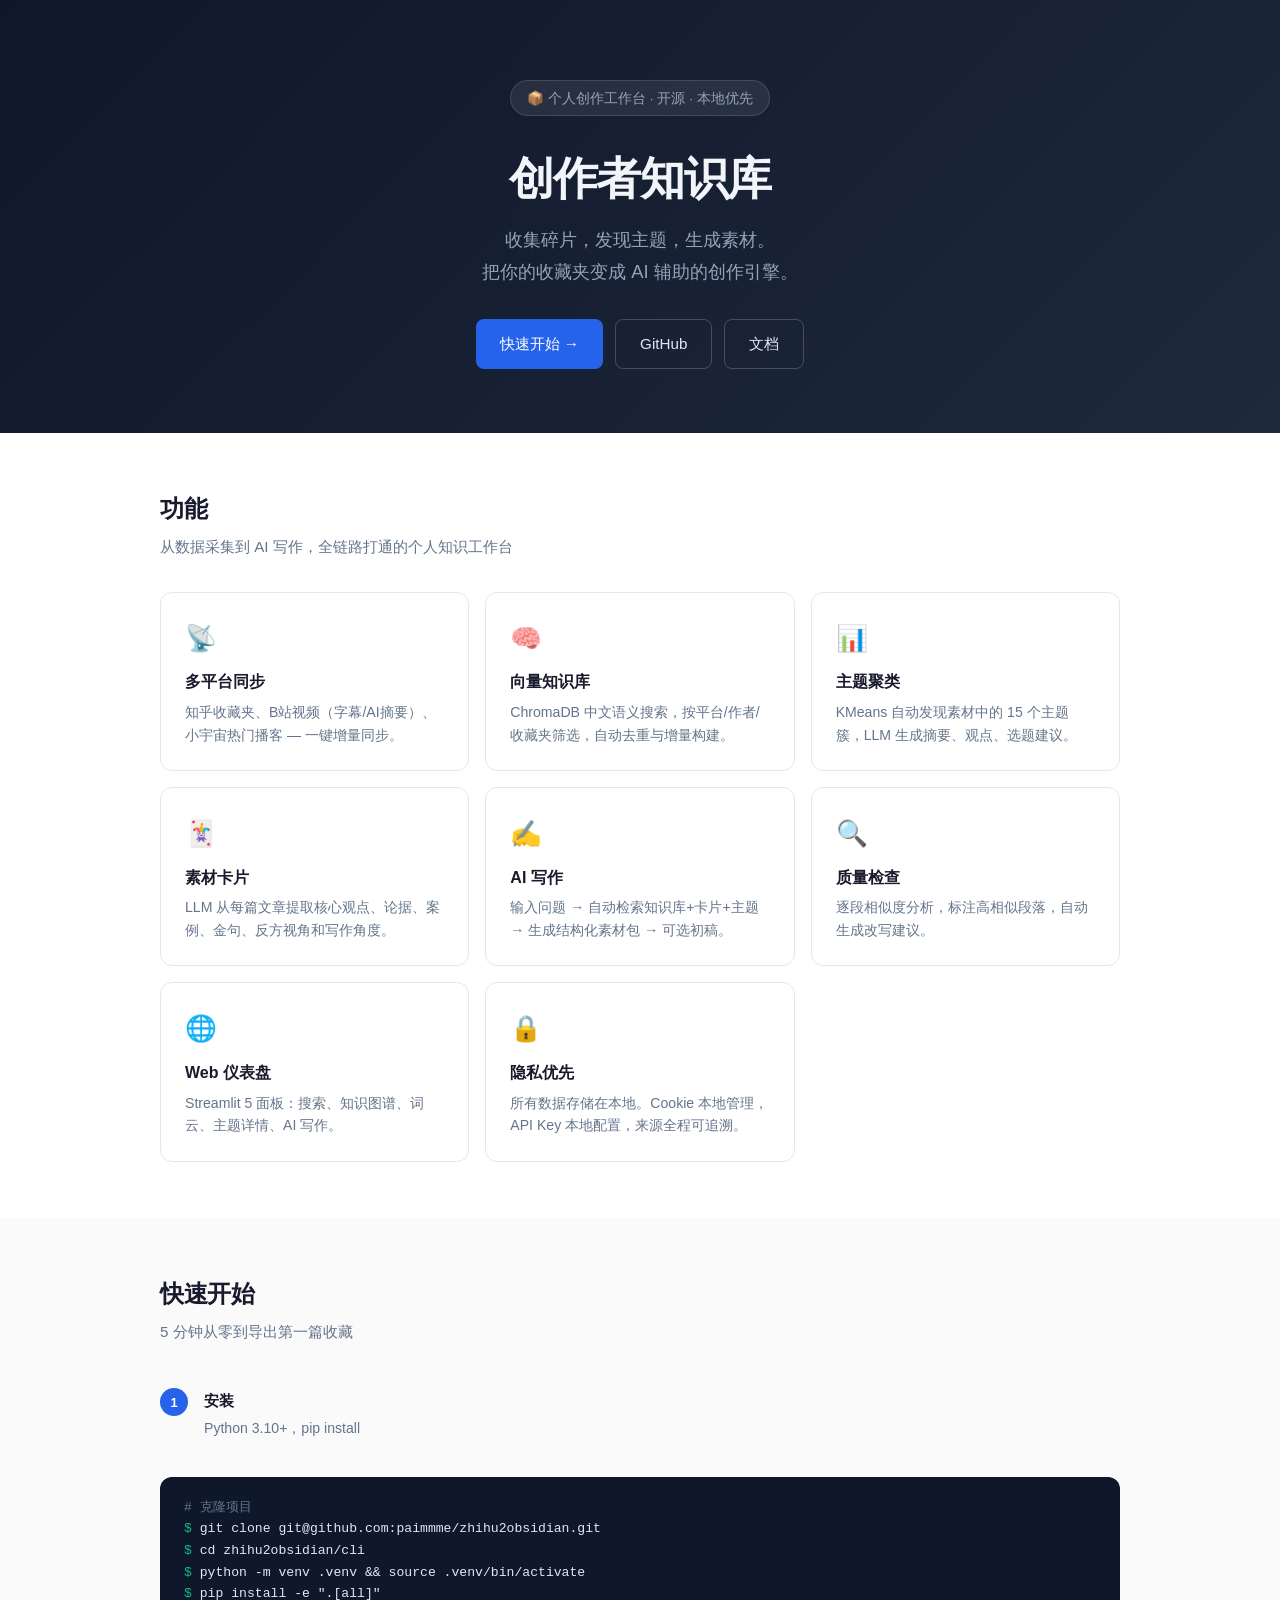
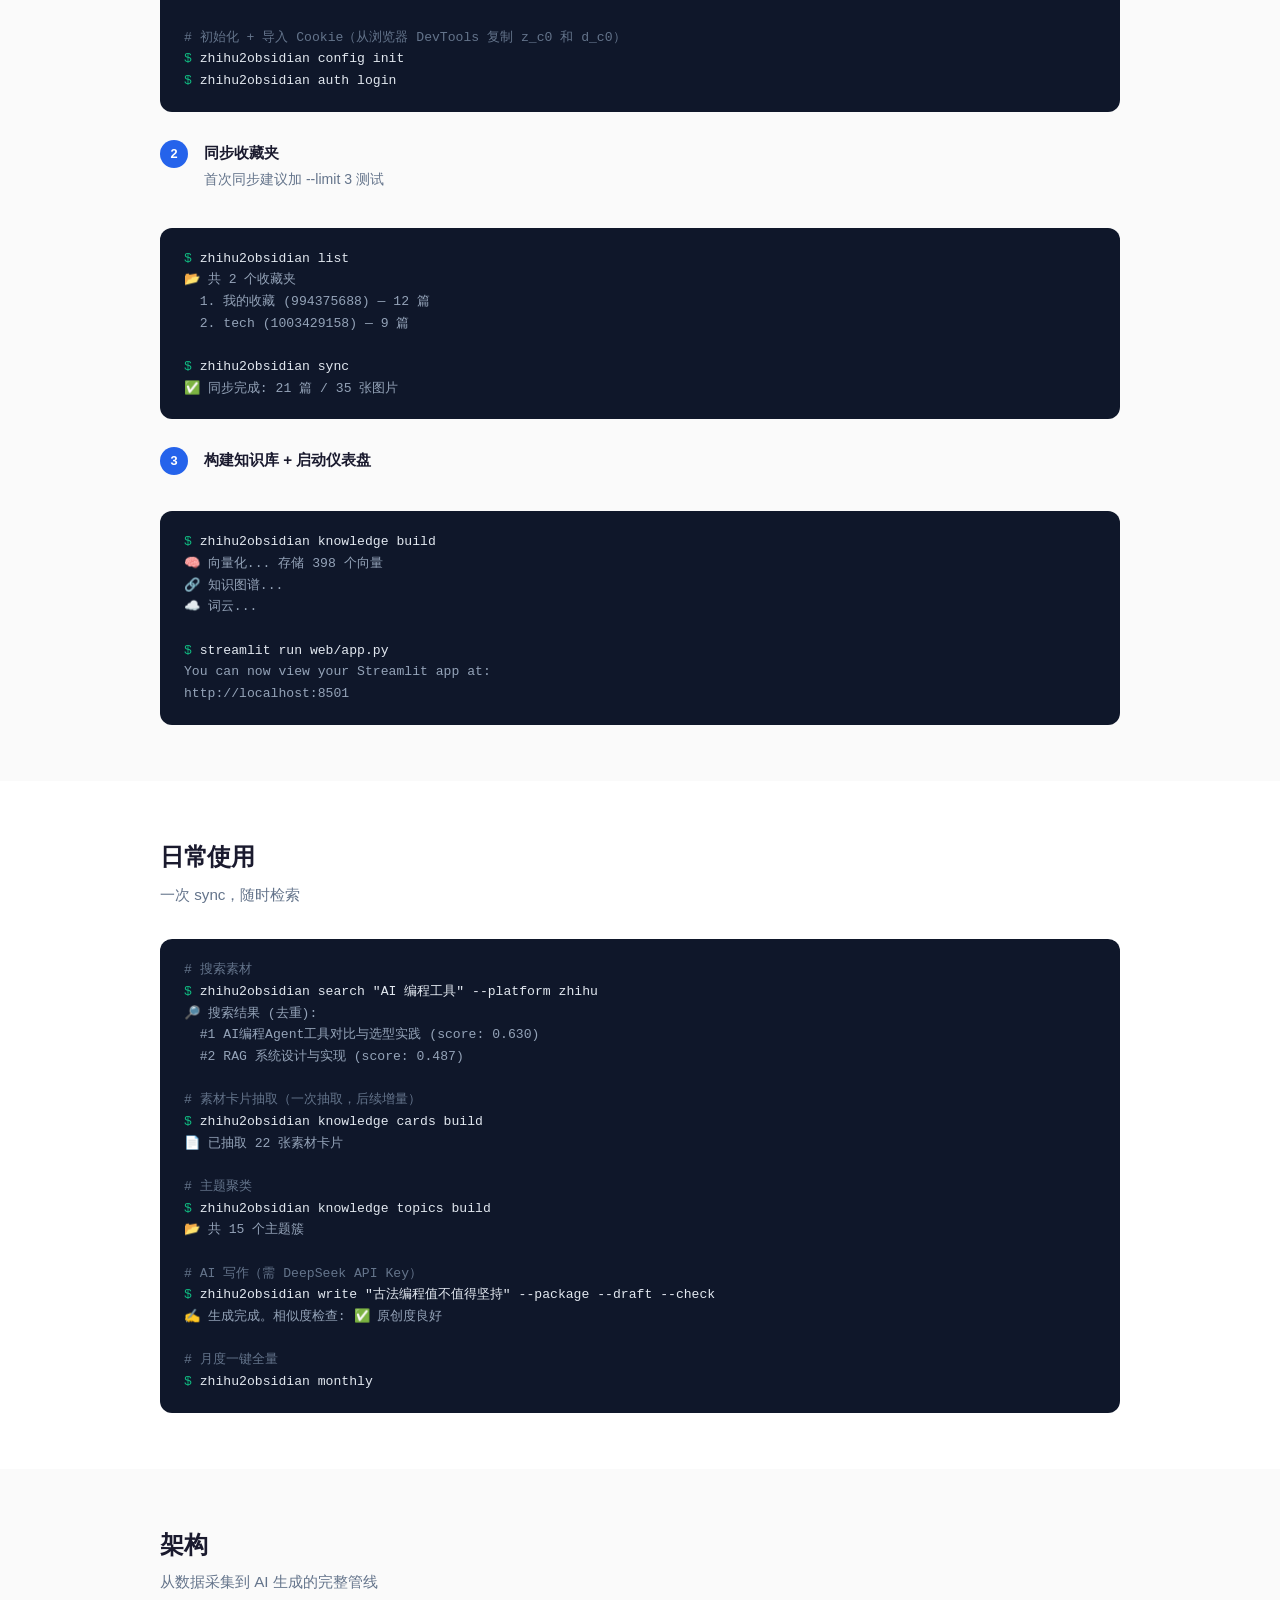
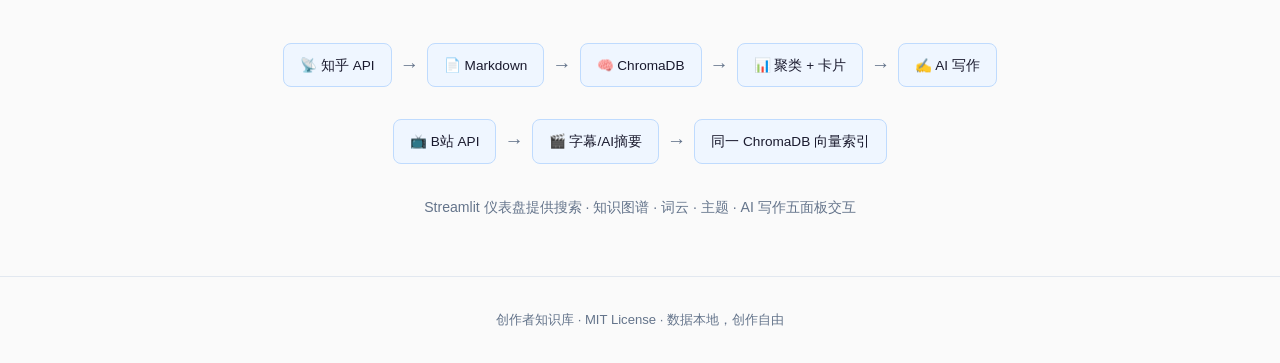
==== index.html @ aee7e7b0 "docs: landing page Clean single-file HTML landing page with hero, features, quick start, CLI demo, a" ====
<!DOCTYPE html>
<html lang="zh-CN">
<head>
<meta charset="UTF-8">
<meta name="viewport" content="width=device-width, initial-scale=1.0">
<title>创作者知识库 · Creator Knowledge Base</title>
<meta name="description" content="把你的收藏夹变成创作引擎。自动同步知乎/B站收藏 → 向量知识库 → 主题聚类 → AI 写作助手。">
<style>
:root {
  --bg: #fafafa;
  --surface: #fff;
  --text: #1a1a2e;
  --muted: #64748b;
  --accent: #2563eb;
  --accent-light: #eff6ff;
  --border: #e2e8f0;
  --code-bg: #0f172a;
  --code-text: #e2e8f0;
  --radius: 12px;
  --max-w: 960px;
  font-family: -apple-system, BlinkMacSystemFont, "Segoe UI", Roboto, "Noto Sans SC", "PingFang SC", "Microsoft YaHei", sans-serif;
}
*, *::before, *::after { box-sizing: border-box; margin: 0; padding: 0; }
html { scroll-behavior: smooth; }
body { background: var(--bg); color: var(--text); line-height: 1.7; -webkit-font-smoothing: antialiased; }

/* ── Hero ── */
.hero {
  background: linear-gradient(135deg, #0f172a 0%, #1e293b 100%);
  color: #f1f5f9;
  padding: 5rem 1.5rem 4rem;
  text-align: center;
}
.hero h1 {
  font-size: 2.8rem;
  font-weight: 700;
  letter-spacing: -0.03em;
  margin-bottom: .5rem;
}
.hero .sub { font-size: 1.15rem; color: #94a3b8; max-width: 600px; margin: 0 auto 2rem; }
.hero .tagline {
  display: inline-block;
  background: rgba(255,255,255,.08);
  border: 1px solid rgba(255,255,255,.12);
  border-radius: 100px;
  padding: .35rem 1rem;
  font-size: .85rem;
  color: #94a3b8;
  margin-bottom: 1.5rem;
}
.hero-btns { display: flex; gap: .75rem; justify-content: center; flex-wrap: wrap; }
.hero-btns a {
  display: inline-flex; align-items: center; gap: .4rem;
  padding: .7rem 1.5rem;
  border-radius: 8px;
  font-size: .95rem;
  font-weight: 500;
  text-decoration: none;
  transition: all .15s;
}
.btn-primary { background: var(--accent); color: #fff; }
.btn-primary:hover { background: #1d4ed8; }
.btn-ghost { border: 1px solid rgba(255,255,255,.2); color: #e2e8f0; }
.btn-ghost:hover { background: rgba(255,255,255,.06); }

/* ── Sections ── */
section { padding: 3.5rem 1.5rem; }
section:nth-child(even) { background: var(--surface); }
.container { max-width: var(--max-w); margin: 0 auto; }
.section-title {
  font-size: 1.5rem;
  font-weight: 700;
  letter-spacing: -0.02em;
  margin-bottom: .25rem;
}
.section-desc { color: var(--muted); margin-bottom: 2rem; font-size: .95rem; }

/* ── Feature Grid ── */
.feature-grid {
  display: grid;
  grid-template-columns: repeat(auto-fill, minmax(260px, 1fr));
  gap: 1rem;
}
.feature-card {
  background: var(--surface);
  border: 1px solid var(--border);
  border-radius: var(--radius);
  padding: 1.5rem;
  transition: border-color .15s, box-shadow .15s;
}
.feature-card:hover { border-color: var(--accent); box-shadow: 0 4px 20px rgba(37,99,235,.08); }
.feature-card .icon { font-size: 1.6rem; margin-bottom: .5rem; }
.feature-card h3 { font-size: 1rem; font-weight: 600; margin-bottom: .35rem; }
.feature-card p { font-size: .88rem; color: var(--muted); line-height: 1.6; }

/* ── Architecture ── */
.arch-flow {
  display: flex; align-items: center; justify-content: center;
  gap: .5rem; flex-wrap: wrap;
  padding: 1rem 0 .5rem;
}
.arch-node {
  background: var(--accent-light);
  border: 1px solid #bfdbfe;
  border-radius: 8px;
  padding: .6rem 1rem;
  font-size: .85rem;
  font-weight: 500;
  white-space: nowrap;
}
.arch-arrow { color: var(--muted); font-size: 1.2rem; user-select: none; }

/* ── Terminal ── */
.terminal {
  background: var(--code-bg);
  border-radius: var(--radius);
  padding: 1.25rem 1.5rem;
  font-family: "JetBrains Mono", "Fira Code", "SF Mono", Menlo, Consolas, monospace;
  font-size: .82rem;
  line-height: 1.65;
  color: var(--code-text);
  overflow-x: auto;
}
.terminal .prompt { color: #10b981; }
.terminal .cmt { color: #64748b; }
.terminal .out { color: #94a3b8; }

/* ── Steps ── */
.steps { counter-reset: step; }
.step {
  display: flex; gap: 1rem; padding: .75rem 0;
  counter-increment: step;
}
.step-num {
  flex-shrink: 0;
  width: 28px; height: 28px;
  border-radius: 50%;
  background: var(--accent);
  color: #fff;
  font-size: .8rem;
  font-weight: 600;
  display: flex; align-items: center; justify-content: center;
}
.step-content { min-width: 0; }
.step-content h3 { font-size: .95rem; font-weight: 600; margin-bottom: .15rem; }
.step-content p { font-size: .88rem; color: var(--muted); }

/* ── CLI demo ── */
.cli-demo { margin-top: 1.5rem; }

/* ── Footer ── */
footer {
  text-align: center;
  padding: 2rem 1.5rem;
  font-size: .82rem;
  color: var(--muted);
  border-top: 1px solid var(--border);
}

/* ── Responsive ── */
@media (max-width: 640px) {
  .hero h1 { font-size: 2rem; }
  .feature-grid { grid-template-columns: 1fr; }
  .arch-flow { flex-direction: column; }
  .arch-arrow { transform: rotate(90deg); }
}
</style>
</head>
<body>

<header class="hero">
  <div class="tagline">📦 个人创作工作台 · 开源 · 本地优先</div>
  <h1>创作者知识库</h1>
  <p class="sub">收集碎片，发现主题，生成素材。<br>把你的收藏夹变成 AI 辅助的创作引擎。</p>
  <div class="hero-btns">
    <a href="#quickstart" class="btn-primary">快速开始 →</a>
    <a href="https://github.com/paimmme/zhihu2obsidian" class="btn-ghost">GitHub</a>
    <a href="README.md" class="btn-ghost">文档</a>
  </div>
</header>

<section>
  <div class="container">
    <h2 class="section-title">功能</h2>
    <p class="section-desc">从数据采集到 AI 写作，全链路打通的个人知识工作台</p>
    <div class="feature-grid">
      <div class="feature-card">
        <div class="icon">📡</div>
        <h3>多平台同步</h3>
        <p>知乎收藏夹、B站视频（字幕/AI摘要）、小宇宙热门播客 — 一键增量同步。</p>
      </div>
      <div class="feature-card">
        <div class="icon">🧠</div>
        <h3>向量知识库</h3>
        <p>ChromaDB 中文语义搜索，按平台/作者/收藏夹筛选，自动去重与增量构建。</p>
      </div>
      <div class="feature-card">
        <div class="icon">📊</div>
        <h3>主题聚类</h3>
        <p>KMeans 自动发现素材中的 15 个主题簇，LLM 生成摘要、观点、选题建议。</p>
      </div>
      <div class="feature-card">
        <div class="icon">🃏</div>
        <h3>素材卡片</h3>
        <p>LLM 从每篇文章提取核心观点、论据、案例、金句、反方视角和写作角度。</p>
      </div>
      <div class="feature-card">
        <div class="icon">✍️</div>
        <h3>AI 写作</h3>
        <p>输入问题 → 自动检索知识库+卡片+主题 → 生成结构化素材包 → 可选初稿。</p>
      </div>
      <div class="feature-card">
        <div class="icon">🔍</div>
        <h3>质量检查</h3>
        <p>逐段相似度分析，标注高相似段落，自动生成改写建议。</p>
      </div>
      <div class="feature-card">
        <div class="icon">🌐</div>
        <h3>Web 仪表盘</h3>
        <p>Streamlit 5 面板：搜索、知识图谱、词云、主题详情、AI 写作。</p>
      </div>
      <div class="feature-card">
        <div class="icon">🔒</div>
        <h3>隐私优先</h3>
        <p>所有数据存储在本地。Cookie 本地管理，API Key 本地配置，来源全程可追溯。</p>
      </div>
    </div>
  </div>
</section>

<section id="quickstart">
  <div class="container">
    <h2 class="section-title">快速开始</h2>
    <p class="section-desc">5 分钟从零到导出第一篇收藏</p>
    <div class="steps">
      <div class="step">
        <div class="step-num">1</div>
        <div class="step-content">
          <h3>安装</h3>
          <p>Python 3.10+，pip install</p>
        </div>
      </div>
    </div>
    <div class="terminal cli-demo">
      <span class="cmt"># 克隆项目</span><br>
      <span class="prompt">$</span> git clone git@github.com:paimmme/zhihu2obsidian.git<br>
      <span class="prompt">$</span> cd zhihu2obsidian/cli<br>
      <span class="prompt">$</span> python -m venv .venv && source .venv/bin/activate<br>
      <span class="prompt">$</span> pip install -e ".[all]"<br><br>
      <span class="cmt"># 初始化 + 导入 Cookie（从浏览器 DevTools 复制 z_c0 和 d_c0）</span><br>
      <span class="prompt">$</span> zhihu2obsidian config init<br>
      <span class="prompt">$</span> zhihu2obsidian auth login<br>
    </div>
    <div class="steps" style="margin-top:1rem">
      <div class="step">
        <div class="step-num">2</div>
        <div class="step-content">
          <h3>同步收藏夹</h3>
          <p>首次同步建议加 --limit 3 测试</p>
        </div>
      </div>
    </div>
    <div class="terminal cli-demo">
      <span class="prompt">$</span> zhihu2obsidian list<br>
      <span class="out">📂 共 2 个收藏夹<br>
&nbsp;&nbsp;1. 我的收藏 (994375688) — 12 篇<br>
&nbsp;&nbsp;2. tech (1003429158) — 9 篇</span><br><br>
      <span class="prompt">$</span> zhihu2obsidian sync<br>
      <span class="out">✅ 同步完成: 21 篇 / 35 张图片</span><br>
    </div>
    <div class="steps" style="margin-top:1rem">
      <div class="step">
        <div class="step-num">3</div>
        <div class="step-content">
          <h3>构建知识库 + 启动仪表盘</h3>
        </div>
      </div>
    </div>
    <div class="terminal cli-demo">
      <span class="prompt">$</span> zhihu2obsidian knowledge build<br>
      <span class="out">🧠 向量化... 存储 398 个向量<br>
🔗 知识图谱...<br>
☁️ 词云...</span><br><br>
      <span class="prompt">$</span> streamlit run web/app.py<br>
      <span class="out">  You can now view your Streamlit app at:<br>
  http://localhost:8501</span><br>
    </div>
  </div>
</section>

<section>
  <div class="container">
    <h2 class="section-title">日常使用</h2>
    <p class="section-desc">一次 sync，随时检索</p>
    <div class="terminal cli-demo">
      <span class="cmt"># 搜索素材</span><br>
      <span class="prompt">$</span> zhihu2obsidian search "AI 编程工具" --platform zhihu<br>
      <span class="out">🔎 搜索结果 (去重):<br>
&nbsp;&nbsp;#1  AI编程Agent工具对比与选型实践 (score: 0.630)<br>
&nbsp;&nbsp;#2  RAG 系统设计与实现 (score: 0.487)</span><br><br>
      <span class="cmt"># 素材卡片抽取（一次抽取，后续增量）</span><br>
      <span class="prompt">$</span> zhihu2obsidian knowledge cards build<br>
      <span class="out">📄 已抽取 22 张素材卡片</span><br><br>
      <span class="cmt"># 主题聚类</span><br>
      <span class="prompt">$</span> zhihu2obsidian knowledge topics build<br>
      <span class="out">📂 共 15 个主题簇</span><br><br>
      <span class="cmt"># AI 写作（需 DeepSeek API Key）</span><br>
      <span class="prompt">$</span> zhihu2obsidian write "古法编程值不值得坚持" --package --draft --check<br>
      <span class="out">✍️ 生成完成。相似度检查: ✅ 原创度良好</span><br><br>
      <span class="cmt"># 月度一键全量</span><br>
      <span class="prompt">$</span> zhihu2obsidian monthly<br>
    </div>
  </div>
</section>

<section>
  <div class="container">
    <h2 class="section-title">架构</h2>
    <p class="section-desc">从数据采集到 AI 生成的完整管线</p>
    <div class="arch-flow">
      <span class="arch-node">📡 知乎 API</span>
      <span class="arch-arrow">→</span>
      <span class="arch-node">📄 Markdown</span>
      <span class="arch-arrow">→</span>
      <span class="arch-node">🧠 ChromaDB</span>
      <span class="arch-arrow">→</span>
      <span class="arch-node">📊 聚类 + 卡片</span>
      <span class="arch-arrow">→</span>
      <span class="arch-node">✍️ AI 写作</span>
    </div>
    <div class="arch-flow" style="margin-top:.5rem">
      <span class="arch-node">📺 B站 API</span>
      <span class="arch-arrow">→</span>
      <span class="arch-node">🎬 字幕/AI摘要</span>
      <span class="arch-arrow">→</span>
      <span class="arch-node" colspan="3">同一 ChromaDB 向量索引</span>
    </div>
    <p style="text-align:center; color: var(--muted); font-size:.88rem; margin-top:1.5rem;">
      Streamlit 仪表盘提供搜索 · 知识图谱 · 词云 · 主题 · AI 写作五面板交互
    </p>
  </div>
</section>

<footer>
  <p>创作者知识库 · MIT License · 数据本地，创作自由</p>
</footer>

</body>
</html>
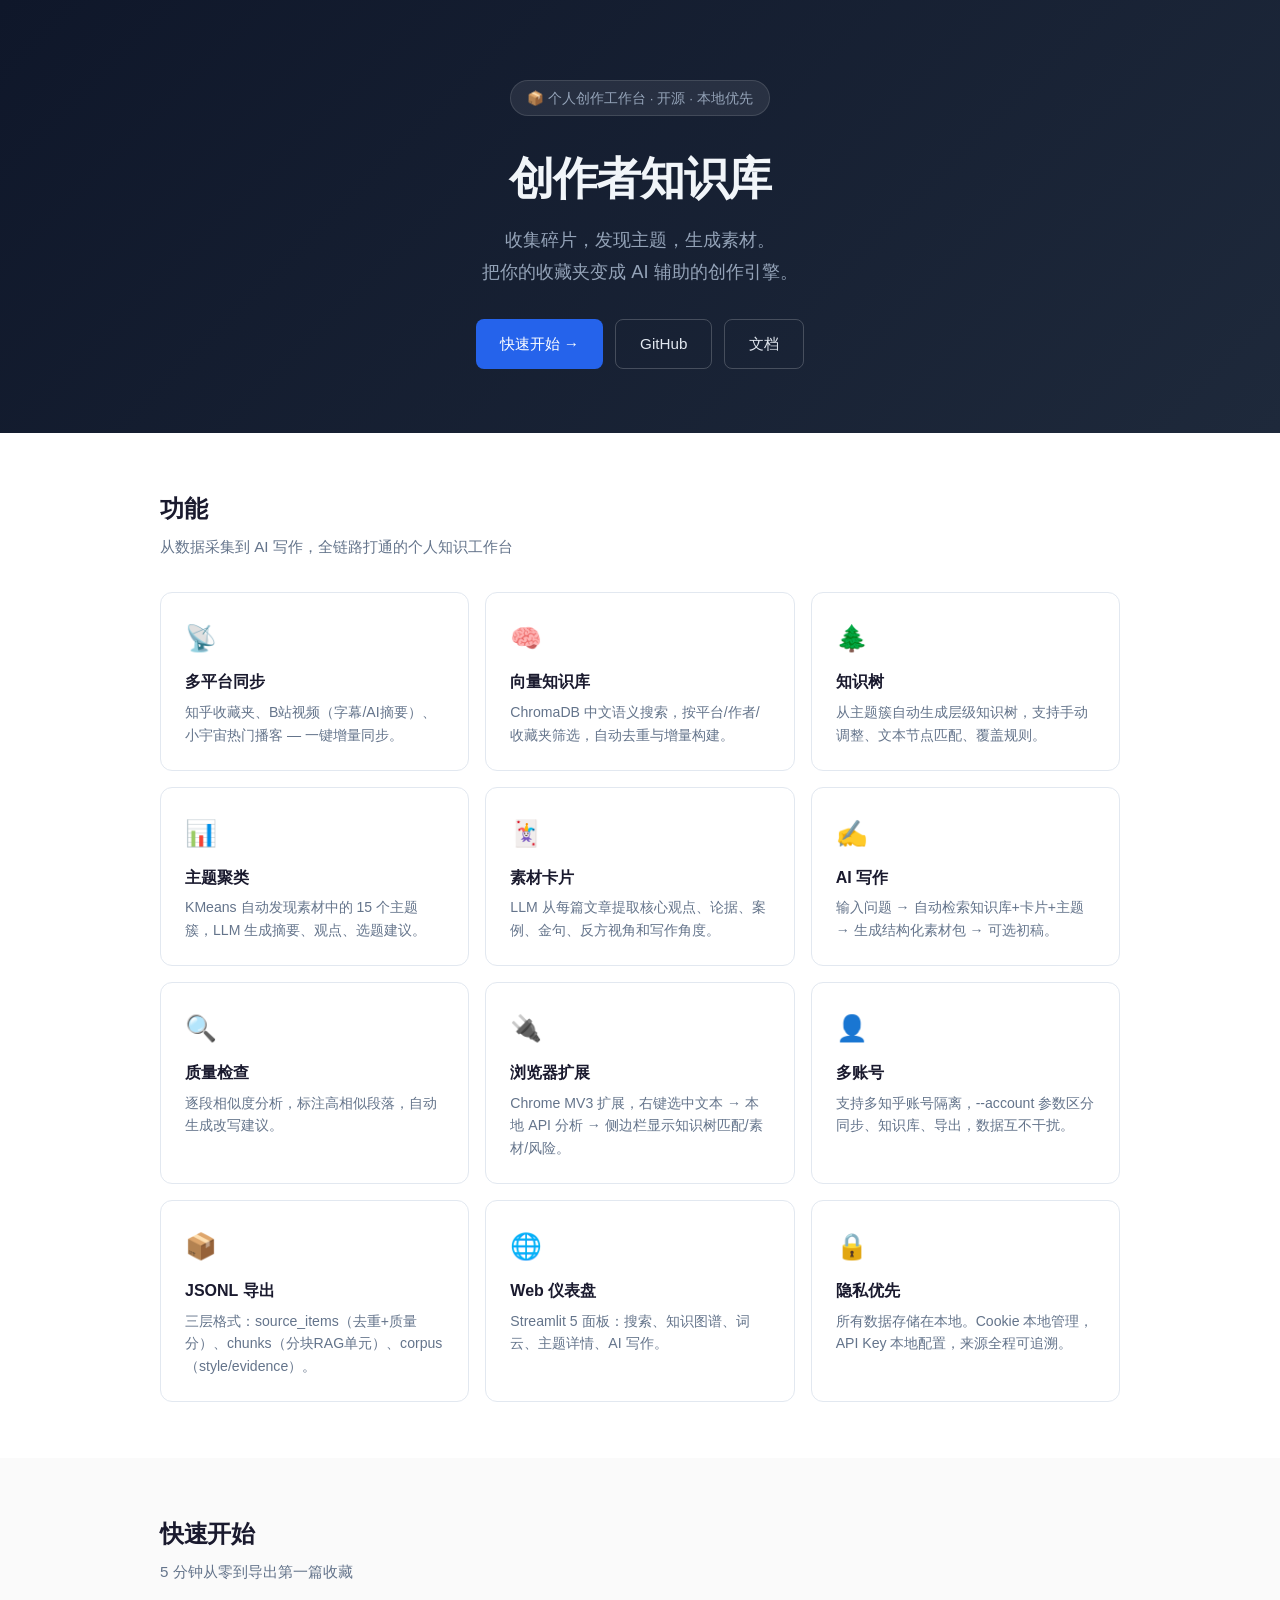
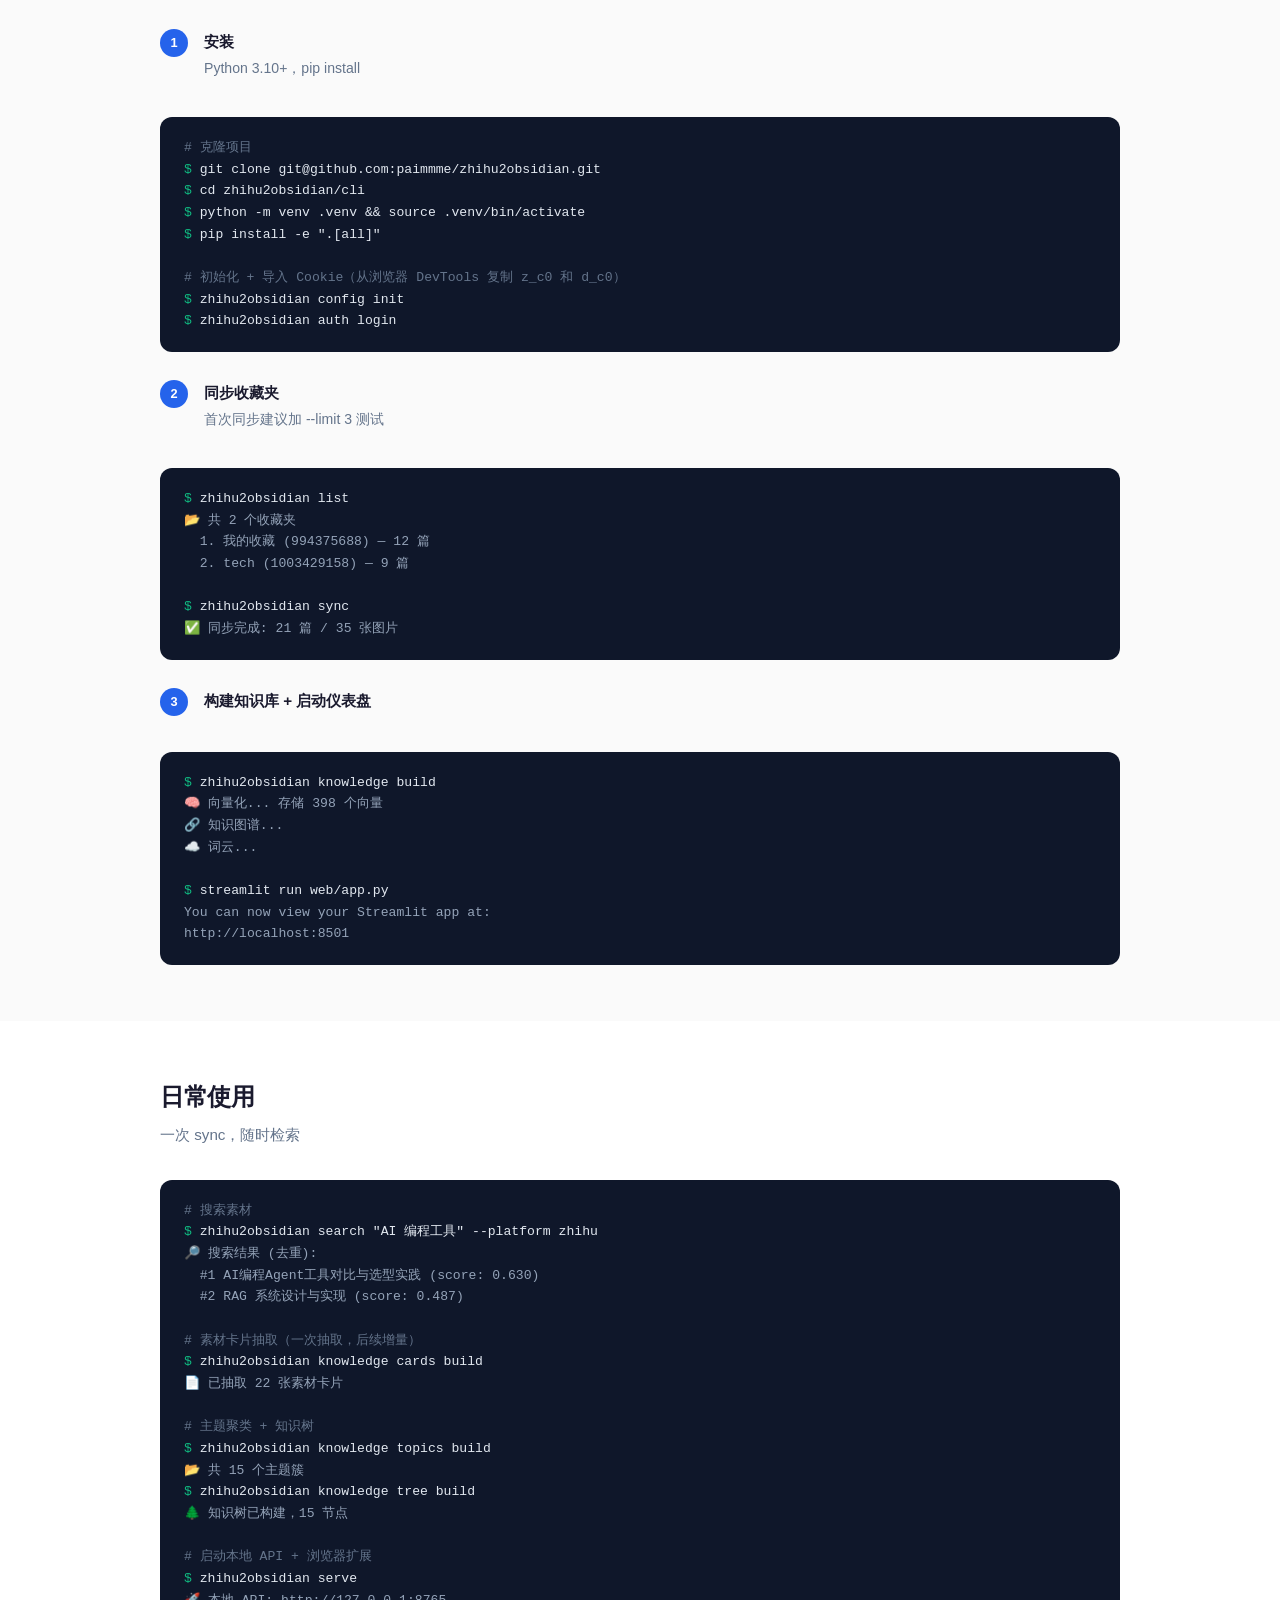
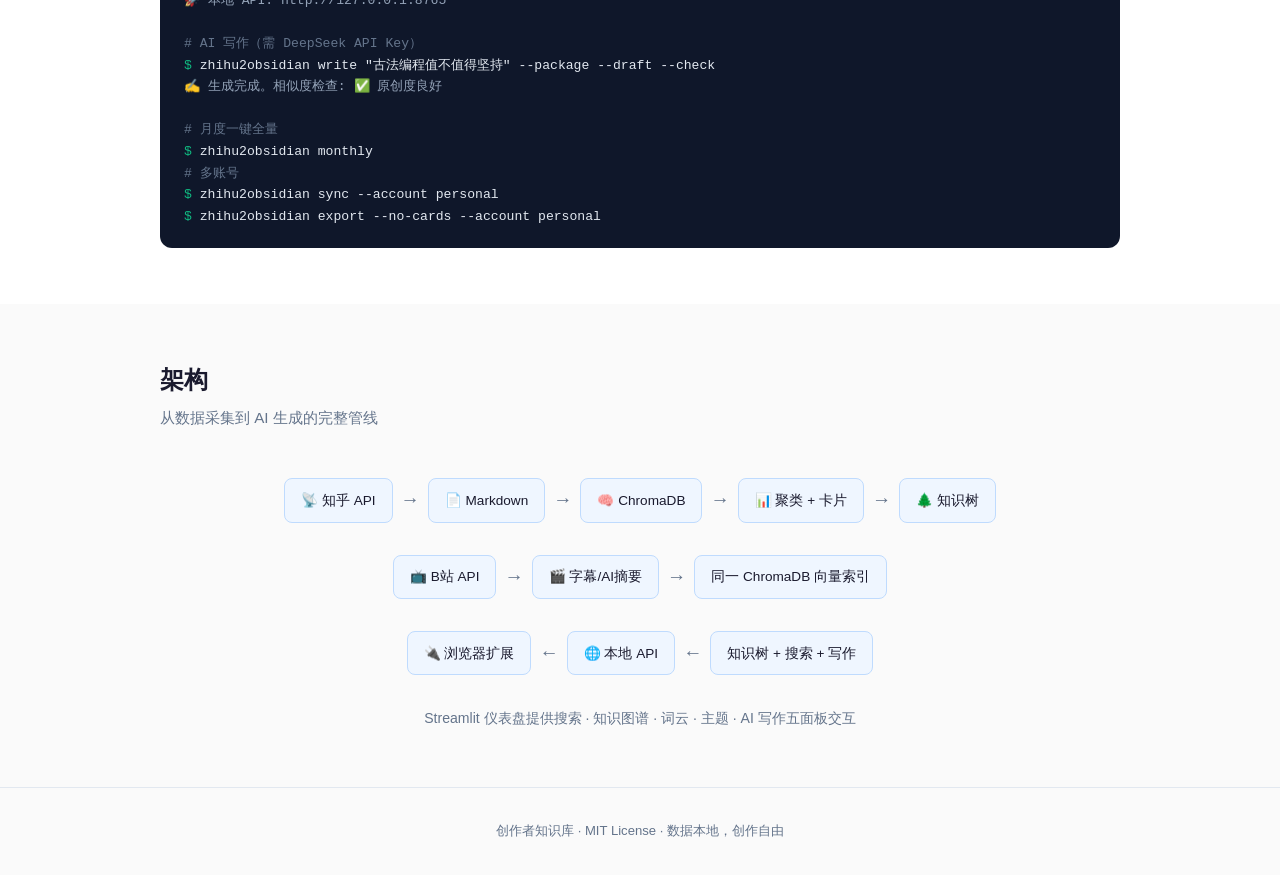
==== commit bf49afdc: "feat: knowledge tree + local API + browser extension + multi-account - knowledge tree: build/list/vi" ====
--- a/index.html
+++ b/index.html
@@ -195,6 +195,11 @@
         <p>ChromaDB 中文语义搜索，按平台/作者/收藏夹筛选，自动去重与增量构建。</p>
       </div>
       <div class="feature-card">
+        <div class="icon">🌲</div>
+        <h3>知识树</h3>
+        <p>从主题簇自动生成层级知识树，支持手动调整、文本节点匹配、覆盖规则。</p>
+      </div>
+      <div class="feature-card">
         <div class="icon">📊</div>
         <h3>主题聚类</h3>
         <p>KMeans 自动发现素材中的 15 个主题簇，LLM 生成摘要、观点、选题建议。</p>
@@ -213,6 +218,21 @@
         <div class="icon">🔍</div>
         <h3>质量检查</h3>
         <p>逐段相似度分析，标注高相似段落，自动生成改写建议。</p>
+      </div>
+      <div class="feature-card">
+        <div class="icon">🔌</div>
+        <h3>浏览器扩展</h3>
+        <p>Chrome MV3 扩展，右键选中文本 → 本地 API 分析 → 侧边栏显示知识树匹配/素材/风险。</p>
+      </div>
+      <div class="feature-card">
+        <div class="icon">👤</div>
+        <h3>多账号</h3>
+        <p>支持多知乎账号隔离，--account 参数区分同步、知识库、导出，数据互不干扰。</p>
+      </div>
+      <div class="feature-card">
+        <div class="icon">📦</div>
+        <h3>JSONL 导出</h3>
+        <p>三层格式：source_items（去重+质量分）、chunks（分块RAG单元）、corpus（style/evidence）。</p>
       </div>
       <div class="feature-card">
         <div class="icon">🌐</div>
@@ -292,24 +312,32 @@
   <div class="container">
     <h2 class="section-title">日常使用</h2>
     <p class="section-desc">一次 sync，随时检索</p>
-    <div class="terminal cli-demo">
-      <span class="cmt"># 搜索素材</span><br>
-      <span class="prompt">$</span> zhihu2obsidian search "AI 编程工具" --platform zhihu<br>
-      <span class="out">🔎 搜索结果 (去重):<br>
+      <div class="terminal cli-demo">
+        <span class="cmt"># 搜索素材</span><br>
+        <span class="prompt">$</span> zhihu2obsidian search "AI 编程工具" --platform zhihu<br>
+        <span class="out">🔎 搜索结果 (去重):<br>
 &nbsp;&nbsp;#1  AI编程Agent工具对比与选型实践 (score: 0.630)<br>
 &nbsp;&nbsp;#2  RAG 系统设计与实现 (score: 0.487)</span><br><br>
-      <span class="cmt"># 素材卡片抽取（一次抽取，后续增量）</span><br>
-      <span class="prompt">$</span> zhihu2obsidian knowledge cards build<br>
-      <span class="out">📄 已抽取 22 张素材卡片</span><br><br>
-      <span class="cmt"># 主题聚类</span><br>
-      <span class="prompt">$</span> zhihu2obsidian knowledge topics build<br>
-      <span class="out">📂 共 15 个主题簇</span><br><br>
-      <span class="cmt"># AI 写作（需 DeepSeek API Key）</span><br>
-      <span class="prompt">$</span> zhihu2obsidian write "古法编程值不值得坚持" --package --draft --check<br>
-      <span class="out">✍️ 生成完成。相似度检查: ✅ 原创度良好</span><br><br>
-      <span class="cmt"># 月度一键全量</span><br>
-      <span class="prompt">$</span> zhihu2obsidian monthly<br>
-    </div>
+        <span class="cmt"># 素材卡片抽取（一次抽取，后续增量）</span><br>
+        <span class="prompt">$</span> zhihu2obsidian knowledge cards build<br>
+        <span class="out">📄 已抽取 22 张素材卡片</span><br><br>
+        <span class="cmt"># 主题聚类 + 知识树</span><br>
+        <span class="prompt">$</span> zhihu2obsidian knowledge topics build<br>
+        <span class="out">📂 共 15 个主题簇</span><br>
+        <span class="prompt">$</span> zhihu2obsidian knowledge tree build<br>
+        <span class="out">🌲 知识树已构建，15 节点</span><br><br>
+        <span class="cmt"># 启动本地 API + 浏览器扩展</span><br>
+        <span class="prompt">$</span> zhihu2obsidian serve<br>
+        <span class="out">🚀 本地 API: http://127.0.0.1:8765</span><br><br>
+        <span class="cmt"># AI 写作（需 DeepSeek API Key）</span><br>
+        <span class="prompt">$</span> zhihu2obsidian write "古法编程值不值得坚持" --package --draft --check<br>
+        <span class="out">✍️ 生成完成。相似度检查: ✅ 原创度良好</span><br><br>
+        <span class="cmt"># 月度一键全量</span><br>
+        <span class="prompt">$</span> zhihu2obsidian monthly<br>
+        <span class="cmt"># 多账号</span><br>
+        <span class="prompt">$</span> zhihu2obsidian sync --account personal<br>
+        <span class="prompt">$</span> zhihu2obsidian export --no-cards --account personal<br>
+      </div>
   </div>
 </section>
 
@@ -326,14 +354,21 @@
       <span class="arch-arrow">→</span>
       <span class="arch-node">📊 聚类 + 卡片</span>
       <span class="arch-arrow">→</span>
-      <span class="arch-node">✍️ AI 写作</span>
+      <span class="arch-node">🌲 知识树</span>
     </div>
     <div class="arch-flow" style="margin-top:.5rem">
       <span class="arch-node">📺 B站 API</span>
       <span class="arch-arrow">→</span>
       <span class="arch-node">🎬 字幕/AI摘要</span>
       <span class="arch-arrow">→</span>
-      <span class="arch-node" colspan="3">同一 ChromaDB 向量索引</span>
+      <span class="arch-node" colspan="4">同一 ChromaDB 向量索引</span>
+    </div>
+    <div class="arch-flow" style="margin-top:.5rem">
+      <span class="arch-node">🔌 浏览器扩展</span>
+      <span class="arch-arrow">←</span>
+      <span class="arch-node">🌐 本地 API</span>
+      <span class="arch-arrow">←</span>
+      <span class="arch-node" colspan="3">知识树 + 搜索 + 写作</span>
     </div>
     <p style="text-align:center; color: var(--muted); font-size:.88rem; margin-top:1.5rem;">
       Streamlit 仪表盘提供搜索 · 知识图谱 · 词云 · 主题 · AI 写作五面板交互
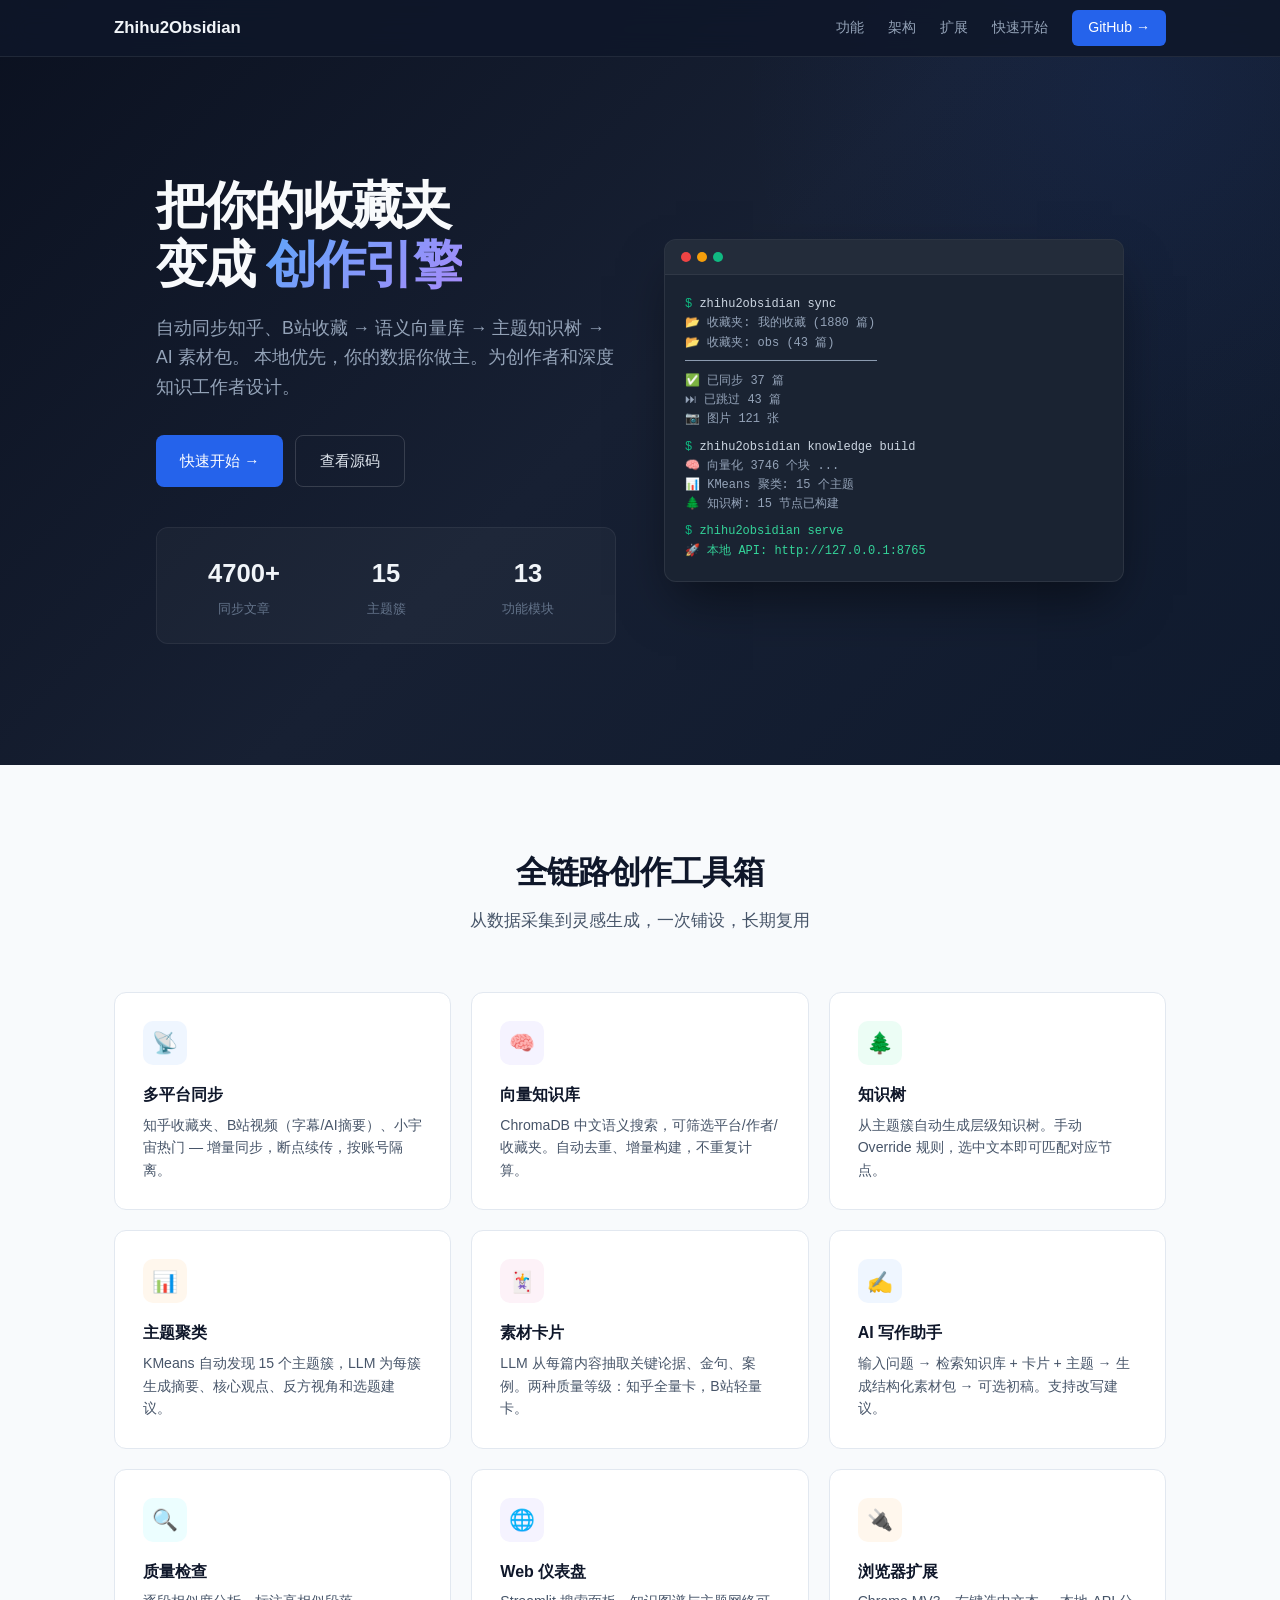
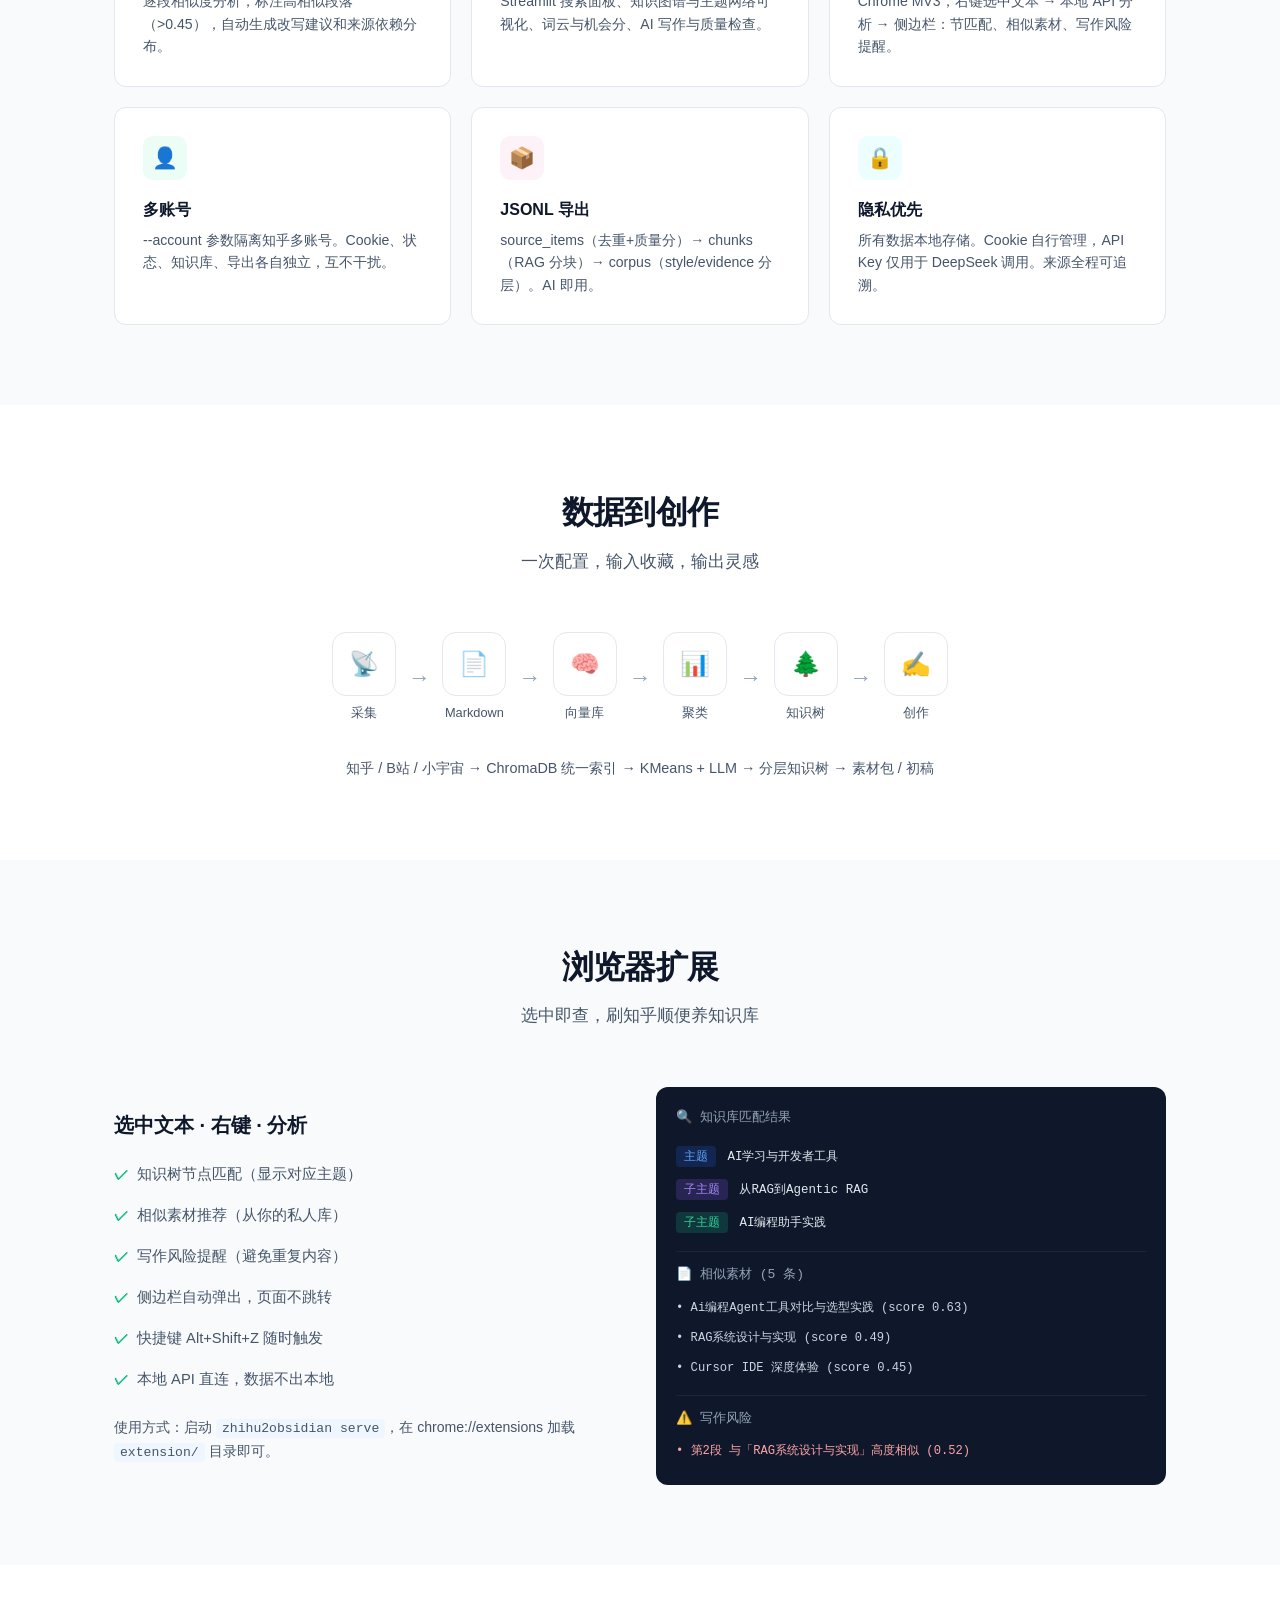
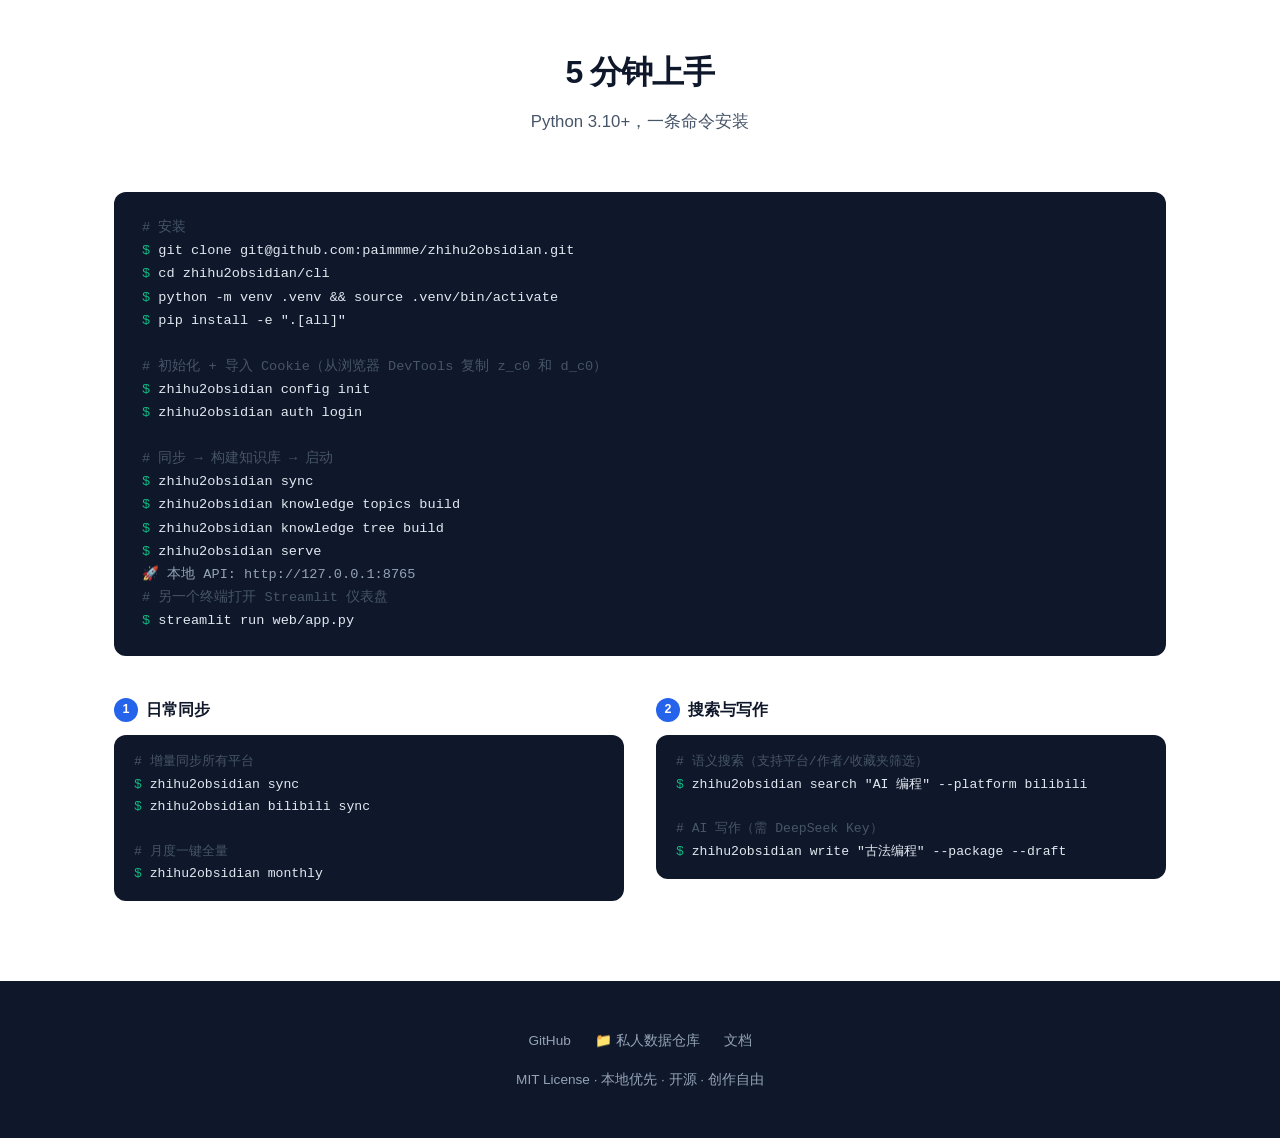
==== commit 55d6a354: "redesign: full software product landing page Completely redesigned index.html as a proper software p" ====
--- a/index.html
+++ b/index.html
@@ -3,381 +3,601 @@
 <head>
 <meta charset="UTF-8">
 <meta name="viewport" content="width=device-width, initial-scale=1.0">
-<title>创作者知识库 · Creator Knowledge Base</title>
-<meta name="description" content="把你的收藏夹变成创作引擎。自动同步知乎/B站收藏 → 向量知识库 → 主题聚类 → AI 写作助手。">
+<title>Zhihu2Obsidian — 把你的收藏夹变成创作引擎</title>
+<meta name="description" content="自动同步知乎/B站收藏 → 向量知识库 → 知识树 → AI 写作助手。本地优先，开源免费。">
 <style>
 :root {
-  --bg: #fafafa;
+  --bg: #f8fafc;
   --surface: #fff;
-  --text: #1a1a2e;
-  --muted: #64748b;
+  --text: #0f172a;
+  --text-secondary: #475569;
+  --muted: #94a3b8;
   --accent: #2563eb;
-  --accent-light: #eff6ff;
+  --accent-hover: #1d4ed8;
+  --accent-light: #dbeafe;
+  --accent-bg: #eff6ff;
   --border: #e2e8f0;
   --code-bg: #0f172a;
   --code-text: #e2e8f0;
   --radius: 12px;
-  --max-w: 960px;
+  --radius-sm: 8px;
+  --max-w: 1100px;
   font-family: -apple-system, BlinkMacSystemFont, "Segoe UI", Roboto, "Noto Sans SC", "PingFang SC", "Microsoft YaHei", sans-serif;
 }
 *, *::before, *::after { box-sizing: border-box; margin: 0; padding: 0; }
 html { scroll-behavior: smooth; }
 body { background: var(--bg); color: var(--text); line-height: 1.7; -webkit-font-smoothing: antialiased; }
 
+/* ── Utility ── */
+.container { max-width: var(--max-w); margin: 0 auto; padding: 0 1.5rem; }
+.section { padding: 5rem 0; }
+.section:nth-child(even) { background: var(--surface); }
+.section-header { text-align: center; margin-bottom: 3.5rem; }
+.section-header h2 { font-size: 2rem; font-weight: 700; letter-spacing: -0.03em; }
+.section-header p { color: var(--text-secondary); margin-top: .5rem; font-size: 1.05rem; }
+
+/* ── Nav ── */
+nav {
+  position: fixed; top: 0; left: 0; right: 0;
+  background: rgba(15,23,42,.85); backdrop-filter: blur(12px);
+  -webkit-backdrop-filter: blur(12px);
+  z-index: 100;
+  border-bottom: 1px solid rgba(255,255,255,.08);
+}
+nav .container {
+  display: flex; align-items: center; justify-content: space-between;
+  height: 56px;
+}
+nav .logo { color: #f1f5f9; font-weight: 700; font-size: 1.05rem; text-decoration: none; }
+nav .nav-links { display: flex; gap: 1.5rem; align-items: center; }
+nav .nav-links a { color: #94a3b8; text-decoration: none; font-size: .88rem; transition: color .15s; }
+nav .nav-links a:hover { color: #f1f5f9; }
+nav .nav-links .btn-small {
+  background: var(--accent); color: #fff;
+  padding: .4rem 1rem; border-radius: 6px; font-weight: 500;
+}
+nav .nav-links .btn-small:hover { background: var(--accent-hover); color: #fff; }
+
 /* ── Hero ── */
 .hero {
-  background: linear-gradient(135deg, #0f172a 0%, #1e293b 100%);
-  color: #f1f5f9;
-  padding: 5rem 1.5rem 4rem;
-  text-align: center;
-}
-.hero h1 {
-  font-size: 2.8rem;
-  font-weight: 700;
-  letter-spacing: -0.03em;
-  margin-bottom: .5rem;
-}
-.hero .sub { font-size: 1.15rem; color: #94a3b8; max-width: 600px; margin: 0 auto 2rem; }
-.hero .tagline {
-  display: inline-block;
-  background: rgba(255,255,255,.08);
-  border: 1px solid rgba(255,255,255,.12);
-  border-radius: 100px;
-  padding: .35rem 1rem;
-  font-size: .85rem;
-  color: #94a3b8;
-  margin-bottom: 1.5rem;
-}
-.hero-btns { display: flex; gap: .75rem; justify-content: center; flex-wrap: wrap; }
+  min-height: 85vh;
+  background: linear-gradient(135deg, #0b1120 0%, #172033 50%, #0f1a2e 100%);
+  display: flex; align-items: center;
+  padding-top: 56px; overflow: hidden;
+  position: relative;
+}
+.hero::before {
+  content: ''; position: absolute;
+  top: -40%; right: -20%;
+  width: 800px; height: 800px;
+  background: radial-gradient(circle, rgba(37,99,235,.08) 0%, transparent 70%);
+  pointer-events: none;
+}
+.hero .container {
+  display: grid; grid-template-columns: 1fr 1fr;
+  gap: 3rem; align-items: center;
+  position: relative; z-index: 1;
+}
+.hero-content h1 {
+  font-size: 3.2rem; font-weight: 800;
+  letter-spacing: -0.04em;
+  line-height: 1.15;
+  color: #f8fafc;
+}
+.hero-content .gradient-text {
+  background: linear-gradient(135deg, #60a5fa, #a78bfa);
+  -webkit-background-clip: text; -webkit-text-fill-color: transparent;
+  background-clip: text;
+}
+.hero-content p {
+  font-size: 1.1rem; color: #94a3b8;
+  margin: 1.2rem 0 2rem; max-width: 460px;
+  line-height: 1.7;
+}
+.hero-btns { display: flex; gap: .75rem; flex-wrap: wrap; }
 .hero-btns a {
   display: inline-flex; align-items: center; gap: .4rem;
-  padding: .7rem 1.5rem;
-  border-radius: 8px;
-  font-size: .95rem;
-  font-weight: 500;
+  padding: .75rem 1.5rem;
+  border-radius: var(--radius-sm);
+  font-size: .95rem; font-weight: 500;
   text-decoration: none;
   transition: all .15s;
 }
-.btn-primary { background: var(--accent); color: #fff; }
-.btn-primary:hover { background: #1d4ed8; }
-.btn-ghost { border: 1px solid rgba(255,255,255,.2); color: #e2e8f0; }
-.btn-ghost:hover { background: rgba(255,255,255,.06); }
-
-/* ── Sections ── */
-section { padding: 3.5rem 1.5rem; }
-section:nth-child(even) { background: var(--surface); }
-.container { max-width: var(--max-w); margin: 0 auto; }
-.section-title {
-  font-size: 1.5rem;
-  font-weight: 700;
-  letter-spacing: -0.02em;
-  margin-bottom: .25rem;
-}
-.section-desc { color: var(--muted); margin-bottom: 2rem; font-size: .95rem; }
-
-/* ── Feature Grid ── */
+.hero-btns .btn-primary { background: var(--accent); color: #fff; }
+.hero-btns .btn-primary:hover { background: var(--accent-hover); transform: translateY(-1px); }
+.hero-btns .btn-ghost { border: 1px solid rgba(255,255,255,.15); color: #e2e8f0; }
+.hero-btns .btn-ghost:hover { background: rgba(255,255,255,.06); }
+
+/* ── Hero Mockup ── */
+.hero-mockup {
+  position: relative;
+}
+.mockup-window {
+  background: #1a2332; border-radius: var(--radius);
+  border: 1px solid rgba(255,255,255,.08);
+  overflow: hidden;
+  box-shadow: 0 25px 50px -12px rgba(0,0,0,.5);
+}
+.mockup-bar {
+  display: flex; align-items: center; gap: 6px;
+  padding: 12px 16px;
+  background: rgba(255,255,255,.04);
+  border-bottom: 1px solid rgba(255,255,255,.06);
+}
+.mockup-dot { width: 10px; height: 10px; border-radius: 50%; }
+.mockup-dot:nth-child(1) { background: #ef4444; }
+.mockup-dot:nth-child(2) { background: #f59e0b; }
+.mockup-dot:nth-child(3) { background: #10b981; }
+.mockup-body { padding: 1.25rem; font-family: "SF Mono","Fira Code",monospace; font-size: .75rem; line-height: 1.6; color: #cbd5e1; }
+.mockup-line { white-space: nowrap; }
+.mockup-prompt { color: #10b981; }
+.mockup-cmd { color: #e2e8f0; }
+.mockup-out { color: #94a3b8; }
+.mockup-highlight { color: #60a5fa; }
+.mockup-success { color: #34d399; }
+.mockup-accent { color: #a78bfa; }
+
+/* ── Stats Bar ── */
+.stats-bar {
+  display: grid; grid-template-columns: repeat(3, 1fr);
+  gap: 2rem; margin-top: 2.5rem;
+  padding: 1.5rem 2rem;
+  background: rgba(255,255,255,.03);
+  border: 1px solid rgba(255,255,255,.06);
+  border-radius: var(--radius);
+}
+.stat { text-align: center; }
+.stat-value { font-size: 1.6rem; font-weight: 700; color: #f1f5f9; }
+.stat-label { font-size: .8rem; color: #64748b; margin-top: 2px; }
+
+/* ── Features ── */
 .feature-grid {
   display: grid;
-  grid-template-columns: repeat(auto-fill, minmax(260px, 1fr));
-  gap: 1rem;
+  grid-template-columns: repeat(auto-fill, minmax(300px, 1fr));
+  gap: 1.25rem;
 }
 .feature-card {
   background: var(--surface);
   border: 1px solid var(--border);
   border-radius: var(--radius);
-  padding: 1.5rem;
-  transition: border-color .15s, box-shadow .15s;
-}
-.feature-card:hover { border-color: var(--accent); box-shadow: 0 4px 20px rgba(37,99,235,.08); }
-.feature-card .icon { font-size: 1.6rem; margin-bottom: .5rem; }
+  padding: 1.75rem;
+  transition: all .15s;
+}
+.feature-card:hover {
+  border-color: var(--accent);
+  box-shadow: 0 4px 24px rgba(37,99,235,.08);
+}
+.feature-card .icon {
+  width: 44px; height: 44px;
+  border-radius: 10px;
+  display: flex; align-items: center; justify-content: center;
+  font-size: 1.3rem;
+  margin-bottom: 1rem;
+}
+.feature-card .icon.blue { background: var(--accent-bg); }
+.feature-card .icon.purple { background: #f5f3ff; }
+.feature-card .icon.green { background: #ecfdf5; }
+.feature-card .icon.orange { background: #fff7ed; }
+.feature-card .icon.pink { background: #fdf2f8; }
+.feature-card .icon.cyan { background: #ecfeff; }
 .feature-card h3 { font-size: 1rem; font-weight: 600; margin-bottom: .35rem; }
-.feature-card p { font-size: .88rem; color: var(--muted); line-height: 1.6; }
-
-/* ── Architecture ── */
-.arch-flow {
+.feature-card p { font-size: .88rem; color: var(--text-secondary); line-height: 1.6; }
+
+/* ── Pipeline ── */
+.pipeline {
   display: flex; align-items: center; justify-content: center;
-  gap: .5rem; flex-wrap: wrap;
-  padding: 1rem 0 .5rem;
-}
-.arch-node {
-  background: var(--accent-light);
-  border: 1px solid #bfdbfe;
-  border-radius: 8px;
-  padding: .6rem 1rem;
-  font-size: .85rem;
-  font-weight: 500;
-  white-space: nowrap;
-}
-.arch-arrow { color: var(--muted); font-size: 1.2rem; user-select: none; }
-
-/* ── Terminal ── */
+  gap: .75rem; flex-wrap: wrap;
+}
+.pipeline-step {
+  display: flex; flex-direction: column; align-items: center;
+  gap: .35rem;
+}
+.pipeline-icon {
+  width: 64px; height: 64px;
+  border-radius: 14px;
+  display: flex; align-items: center; justify-content: center;
+  font-size: 1.5rem;
+  border: 1px solid var(--border);
+  background: var(--surface);
+  transition: all .2s;
+}
+.pipeline-step:hover .pipeline-icon {
+  border-color: var(--accent);
+  box-shadow: 0 4px 20px rgba(37,99,235,.1);
+  transform: translateY(-2px);
+}
+.pipeline-label { font-size: .8rem; color: var(--text-secondary); font-weight: 500; }
+.pipeline-arrow { color: var(--muted); font-size: 1.4rem; user-select: none; flex-shrink: 0; }
+
+/* ── CLI Demo ── */
 .terminal {
   background: var(--code-bg);
   border-radius: var(--radius);
-  padding: 1.25rem 1.5rem;
-  font-family: "JetBrains Mono", "Fira Code", "SF Mono", Menlo, Consolas, monospace;
-  font-size: .82rem;
-  line-height: 1.65;
+  padding: 1.5rem 1.75rem;
+  font-family: "SF Mono","JetBrains Mono","Fira Code",monospace;
+  font-size: .85rem;
+  line-height: 1.7;
   color: var(--code-text);
   overflow-x: auto;
 }
 .terminal .prompt { color: #10b981; }
-.terminal .cmt { color: #64748b; }
+.terminal .cmt { color: #475569; }
 .terminal .out { color: #94a3b8; }
-
-/* ── Steps ── */
-.steps { counter-reset: step; }
-.step {
-  display: flex; gap: 1rem; padding: .75rem 0;
-  counter-increment: step;
-}
-.step-num {
-  flex-shrink: 0;
-  width: 28px; height: 28px;
+.terminal .hl { color: #60a5fa; }
+.terminal .ok { color: #34d399; }
+
+/* ── Extension Demo ── */
+.extension-showcase {
+  display: grid; grid-template-columns: 1fr 1fr;
+  gap: 2rem; align-items: center;
+}
+.extension-info h3 { font-size: 1.25rem; font-weight: 600; margin-bottom: .75rem; }
+.extension-info ul { list-style: none; }
+.extension-info li {
+  padding: .5rem 0;
+  font-size: .92rem;
+  color: var(--text-secondary);
+  display: flex; align-items: center; gap: .5rem;
+}
+.extension-info li::before { content: "✓"; color: #10b981; font-weight: 700; }
+.extension-mockup {
+  background: var(--code-bg);
+  border-radius: var(--radius);
+  padding: 1.25rem;
+  font-family: "SF Mono","Fira Code",monospace;
+  font-size: .78rem;
+  color: var(--code-text);
+  line-height: 1.65;
+}
+.extension-mockup .sidebar-title { color: #94a3b8; font-size: .82rem; margin-bottom: .75rem; }
+.extension-mockup .node-item { padding: .35rem 0; }
+.extension-mockup .node-tag {
+  display: inline-block;
+  padding: 1px 8px; border-radius: 4px;
+  font-size: .72rem; font-weight: 500;
+  margin-right: 4px;
+}
+.extension-mockup .tag-blue { background: rgba(37,99,235,.2); color: #60a5fa; }
+.extension-mockup .tag-purple { background: rgba(139,92,246,.2); color: #a78bfa; }
+.extension-mockup .tag-green { background: rgba(16,185,129,.2); color: #34d399; }
+.extension-mockup .tag-orange { background: rgba(245,158,11,.2); color: #fbbf24; }
+.extension-mockup .hr { border: none; border-top: 1px solid rgba(255,255,255,.06); margin: .75rem 0; }
+.extension-mockup .similar-title { color: #94a3b8; font-size: .82rem; margin-bottom: .5rem; }
+.extension-mockup .similar-item { padding: .3rem 0; color: #cbd5e1; font-size: .76rem; }
+.extension-mockup .risk-item { color: #fca5a5; padding: .25rem 0; font-size: .76rem; }
+
+/* ── Quick Start ── */
+.quickstart-grid {
+  display: grid; grid-template-columns: 1fr 1fr;
+  gap: 2rem;
+}
+.quickstart-step h3 {
+  font-size: 1rem; font-weight: 600; margin-bottom: .75rem;
+  display: flex; align-items: center; gap: .5rem;
+}
+.quickstart-step h3 .step-num {
+  width: 24px; height: 24px;
   border-radius: 50%;
-  background: var(--accent);
-  color: #fff;
-  font-size: .8rem;
-  font-weight: 600;
-  display: flex; align-items: center; justify-content: center;
-}
-.step-content { min-width: 0; }
-.step-content h3 { font-size: .95rem; font-weight: 600; margin-bottom: .15rem; }
-.step-content p { font-size: .88rem; color: var(--muted); }
-
-/* ── CLI demo ── */
-.cli-demo { margin-top: 1.5rem; }
+  background: var(--accent); color: #fff;
+  font-size: .78rem; font-weight: 600;
+  display: inline-flex; align-items: center; justify-content: center;
+}
 
 /* ── Footer ── */
 footer {
+  background: var(--code-bg); color: #94a3b8;
+  padding: 3rem 0;
   text-align: center;
-  padding: 2rem 1.5rem;
-  font-size: .82rem;
-  color: var(--muted);
-  border-top: 1px solid var(--border);
-}
+  font-size: .85rem;
+}
+footer .footer-links { display: flex; justify-content: center; gap: 1.5rem; margin-bottom: 1rem; }
+footer .footer-links a { color: #94a3b8; text-decoration: none; transition: color .15s; }
+footer .footer-links a:hover { color: #f1f5f9; }
 
 /* ── Responsive ── */
+@media (max-width: 900px) {
+  .hero .container { grid-template-columns: 1fr; }
+  .hero-content h1 { font-size: 2.2rem; }
+  .hero-mockup { display: none; }
+  .extension-showcase { grid-template-columns: 1fr; }
+  .quickstart-grid { grid-template-columns: 1fr; }
+}
 @media (max-width: 640px) {
-  .hero h1 { font-size: 2rem; }
+  .hero { min-height: auto; padding: 4rem 0; }
+  .hero-content h1 { font-size: 1.8rem; }
+  .section-header h2 { font-size: 1.5rem; }
   .feature-grid { grid-template-columns: 1fr; }
-  .arch-flow { flex-direction: column; }
-  .arch-arrow { transform: rotate(90deg); }
+  .stats-bar { grid-template-columns: 1fr; gap: 1rem; }
+  nav .nav-links a:not(.btn-small) { display: none; }
 }
 </style>
 </head>
 <body>
 
-<header class="hero">
-  <div class="tagline">📦 个人创作工作台 · 开源 · 本地优先</div>
-  <h1>创作者知识库</h1>
-  <p class="sub">收集碎片，发现主题，生成素材。<br>把你的收藏夹变成 AI 辅助的创作引擎。</p>
-  <div class="hero-btns">
-    <a href="#quickstart" class="btn-primary">快速开始 →</a>
-    <a href="https://github.com/paimmme/zhihu2obsidian" class="btn-ghost">GitHub</a>
-    <a href="README.md" class="btn-ghost">文档</a>
+<!-- Nav -->
+<nav>
+  <div class="container">
+    <a href="#" class="logo">Zhihu2Obsidian</a>
+    <div class="nav-links">
+      <a href="#features">功能</a>
+      <a href="#pipeline">架构</a>
+      <a href="#extension">扩展</a>
+      <a href="#quickstart">快速开始</a>
+      <a href="https://github.com/paimmme/zhihu2obsidian" class="btn-small">GitHub →</a>
+    </div>
   </div>
-</header>
-
-<section>
+</nav>
+
+<!-- Hero -->
+<section class="hero">
   <div class="container">
-    <h2 class="section-title">功能</h2>
-    <p class="section-desc">从数据采集到 AI 写作，全链路打通的个人知识工作台</p>
-    <div class="feature-grid">
-      <div class="feature-card">
-        <div class="icon">📡</div>
-        <h3>多平台同步</h3>
-        <p>知乎收藏夹、B站视频（字幕/AI摘要）、小宇宙热门播客 — 一键增量同步。</p>
-      </div>
-      <div class="feature-card">
-        <div class="icon">🧠</div>
-        <h3>向量知识库</h3>
-        <p>ChromaDB 中文语义搜索，按平台/作者/收藏夹筛选，自动去重与增量构建。</p>
-      </div>
-      <div class="feature-card">
-        <div class="icon">🌲</div>
-        <h3>知识树</h3>
-        <p>从主题簇自动生成层级知识树，支持手动调整、文本节点匹配、覆盖规则。</p>
-      </div>
-      <div class="feature-card">
-        <div class="icon">📊</div>
-        <h3>主题聚类</h3>
-        <p>KMeans 自动发现素材中的 15 个主题簇，LLM 生成摘要、观点、选题建议。</p>
-      </div>
-      <div class="feature-card">
-        <div class="icon">🃏</div>
-        <h3>素材卡片</h3>
-        <p>LLM 从每篇文章提取核心观点、论据、案例、金句、反方视角和写作角度。</p>
-      </div>
-      <div class="feature-card">
-        <div class="icon">✍️</div>
-        <h3>AI 写作</h3>
-        <p>输入问题 → 自动检索知识库+卡片+主题 → 生成结构化素材包 → 可选初稿。</p>
-      </div>
-      <div class="feature-card">
-        <div class="icon">🔍</div>
-        <h3>质量检查</h3>
-        <p>逐段相似度分析，标注高相似段落，自动生成改写建议。</p>
-      </div>
-      <div class="feature-card">
-        <div class="icon">🔌</div>
-        <h3>浏览器扩展</h3>
-        <p>Chrome MV3 扩展，右键选中文本 → 本地 API 分析 → 侧边栏显示知识树匹配/素材/风险。</p>
-      </div>
-      <div class="feature-card">
-        <div class="icon">👤</div>
-        <h3>多账号</h3>
-        <p>支持多知乎账号隔离，--account 参数区分同步、知识库、导出，数据互不干扰。</p>
-      </div>
-      <div class="feature-card">
-        <div class="icon">📦</div>
-        <h3>JSONL 导出</h3>
-        <p>三层格式：source_items（去重+质量分）、chunks（分块RAG单元）、corpus（style/evidence）。</p>
-      </div>
-      <div class="feature-card">
-        <div class="icon">🌐</div>
-        <h3>Web 仪表盘</h3>
-        <p>Streamlit 5 面板：搜索、知识图谱、词云、主题详情、AI 写作。</p>
-      </div>
-      <div class="feature-card">
-        <div class="icon">🔒</div>
-        <h3>隐私优先</h3>
-        <p>所有数据存储在本地。Cookie 本地管理，API Key 本地配置，来源全程可追溯。</p>
+    <div class="hero-content">
+      <h1>
+        把你的收藏夹<br>
+        变成 <span class="gradient-text">创作引擎</span>
+      </h1>
+      <p>
+        自动同步知乎、B站收藏 → 语义向量库 → 主题知识树 → AI 素材包。
+        本地优先，你的数据你做主。为创作者和深度知识工作者设计。
+      </p>
+      <div class="hero-btns">
+        <a href="#quickstart" class="btn-primary">快速开始 →</a>
+        <a href="https://github.com/paimmme/zhihu2obsidian" class="btn-ghost">查看源码</a>
+      </div>
+      <div class="stats-bar">
+        <div class="stat">
+          <div class="stat-value">4700+</div>
+          <div class="stat-label">同步文章</div>
+        </div>
+        <div class="stat">
+          <div class="stat-value">15</div>
+          <div class="stat-label">主题簇</div>
+        </div>
+        <div class="stat">
+          <div class="stat-value">13</div>
+          <div class="stat-label">功能模块</div>
+        </div>
+      </div>
+    </div>
+    <div class="hero-mockup">
+      <div class="mockup-window">
+        <div class="mockup-bar">
+          <div class="mockup-dot"></div>
+          <div class="mockup-dot"></div>
+          <div class="mockup-dot"></div>
+        </div>
+        <div class="mockup-body">
+          <div class="mockup-line"><span class="mockup-prompt">$</span> zhihu2obsidian sync</div>
+          <div class="mockup-line"><span class="mockup-out">📂 收藏夹: 我的收藏 (1880 篇)</span></div>
+          <div class="mockup-line"><span class="mockup-out">📂 收藏夹: obs (43 篇)</span></div>
+          <div class="mockup-line"><span class="mockup-out">━━━━━━━━━━━━━━━━</span></div>
+          <div class="mockup-line"><span class="mockup-out">  ✅ 已同步    37 篇</span></div>
+          <div class="mockup-line"><span class="mockup-out">  ⏭ 已跳过    43 篇</span></div>
+          <div class="mockup-line"><span class="mockup-out">  📷 图片    121 张</span></div>
+          <div class="mockup-line" style="margin-top:8px"><span class="mockup-prompt">$</span> zhihu2obsidian knowledge build</div>
+          <div class="mockup-line"><span class="mockup-out">🧠 向量化 3746 个块 ...</span></div>
+          <div class="mockup-line"><span class="mockup-out">📊 KMeans 聚类: 15 个主题</span></div>
+          <div class="mockup-line"><span class="mockup-out">🌲 知识树: 15 节点已构建</span></div>
+          <div class="mockup-line" style="margin-top:8px"><span class="mockup-prompt">$</span> <span class="mockup-success">zhihu2obsidian serve</span></div>
+          <div class="mockup-line"><span class="mockup-success">🚀 本地 API: http://127.0.0.1:8765</span></div>
+        </div>
       </div>
     </div>
   </div>
 </section>
 
-<section id="quickstart">
+<!-- Features -->
+<section class="section" id="features">
   <div class="container">
-    <h2 class="section-title">快速开始</h2>
-    <p class="section-desc">5 分钟从零到导出第一篇收藏</p>
-    <div class="steps">
-      <div class="step">
-        <div class="step-num">1</div>
-        <div class="step-content">
-          <h3>安装</h3>
-          <p>Python 3.10+，pip install</p>
-        </div>
-      </div>
-    </div>
-    <div class="terminal cli-demo">
-      <span class="cmt"># 克隆项目</span><br>
+    <div class="section-header">
+      <h2>全链路创作工具箱</h2>
+      <p>从数据采集到灵感生成，一次铺设，长期复用</p>
+    </div>
+    <div class="feature-grid">
+      <div class="feature-card">
+        <div class="icon blue">📡</div>
+        <h3>多平台同步</h3>
+        <p>知乎收藏夹、B站视频（字幕/AI摘要）、小宇宙热门 — 增量同步，断点续传，按账号隔离。</p>
+      </div>
+      <div class="feature-card">
+        <div class="icon purple">🧠</div>
+        <h3>向量知识库</h3>
+        <p>ChromaDB 中文语义搜索，可筛选平台/作者/收藏夹。自动去重、增量构建，不重复计算。</p>
+      </div>
+      <div class="feature-card">
+        <div class="icon green">🌲</div>
+        <h3>知识树</h3>
+        <p>从主题簇自动生成层级知识树。手动 Override 规则，选中文本即可匹配对应节点。</p>
+      </div>
+      <div class="feature-card">
+        <div class="icon orange">📊</div>
+        <h3>主题聚类</h3>
+        <p>KMeans 自动发现 15 个主题簇，LLM 为每簇生成摘要、核心观点、反方视角和选题建议。</p>
+      </div>
+      <div class="feature-card">
+        <div class="icon pink">🃏</div>
+        <h3>素材卡片</h3>
+        <p>LLM 从每篇内容抽取关键论据、金句、案例。两种质量等级：知乎全量卡，B站轻量卡。</p>
+      </div>
+      <div class="feature-card">
+        <div class="icon blue">✍️</div>
+        <h3>AI 写作助手</h3>
+        <p>输入问题 → 检索知识库 + 卡片 + 主题 → 生成结构化素材包 → 可选初稿。支持改写建议。</p>
+      </div>
+      <div class="feature-card">
+        <div class="icon cyan">🔍</div>
+        <h3>质量检查</h3>
+        <p>逐段相似度分析，标注高相似段落（>0.45），自动生成改写建议和来源依赖分布。</p>
+      </div>
+      <div class="feature-card">
+        <div class="icon purple">🌐</div>
+        <h3>Web 仪表盘</h3>
+        <p>Streamlit 搜索面板、知识图谱与主题网络可视化、词云与机会分、AI 写作与质量检查。</p>
+      </div>
+      <div class="feature-card">
+        <div class="icon orange">🔌</div>
+        <h3>浏览器扩展</h3>
+        <p>Chrome MV3，右键选中文本 → 本地 API 分析 → 侧边栏：节匹配、相似素材、写作风险提醒。</p>
+      </div>
+      <div class="feature-card">
+        <div class="icon green">👤</div>
+        <h3>多账号</h3>
+        <p>--account 参数隔离知乎多账号。Cookie、状态、知识库、导出各自独立，互不干扰。</p>
+      </div>
+      <div class="feature-card">
+        <div class="icon pink">📦</div>
+        <h3>JSONL 导出</h3>
+        <p>source_items（去重+质量分）→ chunks（RAG 分块）→ corpus（style/evidence 分层）。AI 即用。</p>
+      </div>
+      <div class="feature-card">
+        <div class="icon cyan">🔒</div>
+        <h3>隐私优先</h3>
+        <p>所有数据本地存储。Cookie 自行管理，API Key 仅用于 DeepSeek 调用。来源全程可追溯。</p>
+      </div>
+    </div>
+  </div>
+</section>
+
+<!-- Pipeline -->
+<section class="section" id="pipeline">
+  <div class="container">
+    <div class="section-header">
+      <h2>数据到创作</h2>
+      <p>一次配置，输入收藏，输出灵感</p>
+    </div>
+    <div class="pipeline">
+      <div class="pipeline-step">
+        <div class="pipeline-icon">📡</div>
+        <span class="pipeline-label">采集</span>
+      </div>
+      <span class="pipeline-arrow">→</span>
+      <div class="pipeline-step">
+        <div class="pipeline-icon">📄</div>
+        <span class="pipeline-label">Markdown</span>
+      </div>
+      <span class="pipeline-arrow">→</span>
+      <div class="pipeline-step">
+        <div class="pipeline-icon">🧠</div>
+        <span class="pipeline-label">向量库</span>
+      </div>
+      <span class="pipeline-arrow">→</span>
+      <div class="pipeline-step">
+        <div class="pipeline-icon">📊</div>
+        <span class="pipeline-label">聚类</span>
+      </div>
+      <span class="pipeline-arrow">→</span>
+      <div class="pipeline-step">
+        <div class="pipeline-icon">🌲</div>
+        <span class="pipeline-label">知识树</span>
+      </div>
+      <span class="pipeline-arrow">→</span>
+      <div class="pipeline-step">
+        <div class="pipeline-icon">✍️</div>
+        <span class="pipeline-label">创作</span>
+      </div>
+    </div>
+    <p style="text-align:center; color: var(--text-secondary); font-size:.9rem; margin-top:2rem;">
+      知乎 / B站 / 小宇宙 → ChromaDB 统一索引 → KMeans + LLM → 分层知识树 → 素材包 / 初稿
+    </p>
+  </div>
+</section>
+
+<!-- Extension -->
+<section class="section" id="extension">
+  <div class="container">
+    <div class="section-header">
+      <h2>浏览器扩展</h2>
+      <p>选中即查，刷知乎顺便养知识库</p>
+    </div>
+    <div class="extension-showcase">
+      <div class="extension-info">
+        <h3>选中文本 · 右键 · 分析</h3>
+        <ul>
+          <li>知识树节点匹配（显示对应主题）</li>
+          <li>相似素材推荐（从你的私人库）</li>
+          <li>写作风险提醒（避免重复内容）</li>
+          <li>侧边栏自动弹出，页面不跳转</li>
+          <li>快捷键 Alt+Shift+Z 随时触发</li>
+          <li>本地 API 直连，数据不出本地</li>
+        </ul>
+        <p style="margin-top:1rem; font-size:.88rem; color: var(--text-secondary);">
+          使用方式：启动 <code style="background:var(--accent-bg);padding:2px 6px;border-radius:4px;font-size:.82rem;">zhihu2obsidian serve</code>，在 chrome://extensions 加载 <code style="background:var(--accent-bg);padding:2px 6px;border-radius:4px;font-size:.82rem;">extension/</code> 目录即可。
+        </p>
+      </div>
+      <div class="extension-mockup">
+        <div class="sidebar-title">🔍 知识库匹配结果</div>
+        <div class="node-item"><span class="node-tag tag-blue">主题</span> AI学习与开发者工具</div>
+        <div class="node-item"><span class="node-tag tag-purple">子主题</span> 从RAG到Agentic RAG</div>
+        <div class="node-item"><span class="node-tag tag-green">子主题</span> AI编程助手实践</div>
+        <hr class="hr">
+        <div class="similar-title">📄 相似素材 (5 条)</div>
+        <div class="similar-item">• Ai编程Agent工具对比与选型实践 (score 0.63)</div>
+        <div class="similar-item">• RAG系统设计与实现 (score 0.49)</div>
+        <div class="similar-item">• Cursor IDE 深度体验 (score 0.45)</div>
+        <hr class="hr">
+        <div class="similar-title">⚠️ 写作风险</div>
+        <div class="risk-item">• 第2段 与「RAG系统设计与实现」高度相似 (0.52)</div>
+      </div>
+    </div>
+  </div>
+</section>
+
+<!-- Quick Start -->
+<section class="section" id="quickstart">
+  <div class="container">
+    <div class="section-header">
+      <h2>5 分钟上手</h2>
+      <p>Python 3.10+，一条命令安装</p>
+    </div>
+    <div class="terminal" style="margin-bottom:2.5rem">
+      <span class="cmt"># 安装</span><br>
       <span class="prompt">$</span> git clone git@github.com:paimmme/zhihu2obsidian.git<br>
       <span class="prompt">$</span> cd zhihu2obsidian/cli<br>
       <span class="prompt">$</span> python -m venv .venv && source .venv/bin/activate<br>
       <span class="prompt">$</span> pip install -e ".[all]"<br><br>
       <span class="cmt"># 初始化 + 导入 Cookie（从浏览器 DevTools 复制 z_c0 和 d_c0）</span><br>
       <span class="prompt">$</span> zhihu2obsidian config init<br>
-      <span class="prompt">$</span> zhihu2obsidian auth login<br>
-    </div>
-    <div class="steps" style="margin-top:1rem">
-      <div class="step">
-        <div class="step-num">2</div>
-        <div class="step-content">
-          <h3>同步收藏夹</h3>
-          <p>首次同步建议加 --limit 3 测试</p>
+      <span class="prompt">$</span> zhihu2obsidian auth login<br><br>
+      <span class="cmt"># 同步 → 构建知识库 → 启动</span><br>
+      <span class="prompt">$</span> zhihu2obsidian sync<br>
+      <span class="prompt">$</span> zhihu2obsidian knowledge topics build<br>
+      <span class="prompt">$</span> zhihu2obsidian knowledge tree build<br>
+      <span class="prompt">$</span> zhihu2obsidian serve<br>
+      <span class="out">🚀 本地 API: http://127.0.0.1:8765</span><br>
+      <span class="cmt"># 另一个终端打开 Streamlit 仪表盘</span><br>
+      <span class="prompt">$</span> streamlit run web/app.py<br>
+    </div>
+    <div class="quickstart-grid">
+      <div class="quickstart-step">
+        <h3><span class="step-num">1</span> 日常同步</h3>
+        <div class="terminal" style="font-size:.82rem; padding:1rem 1.25rem;">
+          <span class="cmt"># 增量同步所有平台</span><br>
+          <span class="prompt">$</span> zhihu2obsidian sync<br>
+          <span class="prompt">$</span> zhihu2obsidian bilibili sync<br><br>
+          <span class="cmt"># 月度一键全量</span><br>
+          <span class="prompt">$</span> zhihu2obsidian monthly
         </div>
       </div>
-    </div>
-    <div class="terminal cli-demo">
-      <span class="prompt">$</span> zhihu2obsidian list<br>
-      <span class="out">📂 共 2 个收藏夹<br>
-&nbsp;&nbsp;1. 我的收藏 (994375688) — 12 篇<br>
-&nbsp;&nbsp;2. tech (1003429158) — 9 篇</span><br><br>
-      <span class="prompt">$</span> zhihu2obsidian sync<br>
-      <span class="out">✅ 同步完成: 21 篇 / 35 张图片</span><br>
-    </div>
-    <div class="steps" style="margin-top:1rem">
-      <div class="step">
-        <div class="step-num">3</div>
-        <div class="step-content">
-          <h3>构建知识库 + 启动仪表盘</h3>
+      <div class="quickstart-step">
+        <h3><span class="step-num">2</span> 搜索与写作</h3>
+        <div class="terminal" style="font-size:.82rem; padding:1rem 1.25rem;">
+          <span class="cmt"># 语义搜索（支持平台/作者/收藏夹筛选）</span><br>
+          <span class="prompt">$</span> zhihu2obsidian search "AI 编程" --platform bilibili<br><br>
+          <span class="cmt"># AI 写作（需 DeepSeek Key）</span><br>
+          <span class="prompt">$</span> zhihu2obsidian write "古法编程" --package --draft
         </div>
       </div>
-    </div>
-    <div class="terminal cli-demo">
-      <span class="prompt">$</span> zhihu2obsidian knowledge build<br>
-      <span class="out">🧠 向量化... 存储 398 个向量<br>
-🔗 知识图谱...<br>
-☁️ 词云...</span><br><br>
-      <span class="prompt">$</span> streamlit run web/app.py<br>
-      <span class="out">  You can now view your Streamlit app at:<br>
-  http://localhost:8501</span><br>
     </div>
   </div>
 </section>
 
-<section>
-  <div class="container">
-    <h2 class="section-title">日常使用</h2>
-    <p class="section-desc">一次 sync，随时检索</p>
-      <div class="terminal cli-demo">
-        <span class="cmt"># 搜索素材</span><br>
-        <span class="prompt">$</span> zhihu2obsidian search "AI 编程工具" --platform zhihu<br>
-        <span class="out">🔎 搜索结果 (去重):<br>
-&nbsp;&nbsp;#1  AI编程Agent工具对比与选型实践 (score: 0.630)<br>
-&nbsp;&nbsp;#2  RAG 系统设计与实现 (score: 0.487)</span><br><br>
-        <span class="cmt"># 素材卡片抽取（一次抽取，后续增量）</span><br>
-        <span class="prompt">$</span> zhihu2obsidian knowledge cards build<br>
-        <span class="out">📄 已抽取 22 张素材卡片</span><br><br>
-        <span class="cmt"># 主题聚类 + 知识树</span><br>
-        <span class="prompt">$</span> zhihu2obsidian knowledge topics build<br>
-        <span class="out">📂 共 15 个主题簇</span><br>
-        <span class="prompt">$</span> zhihu2obsidian knowledge tree build<br>
-        <span class="out">🌲 知识树已构建，15 节点</span><br><br>
-        <span class="cmt"># 启动本地 API + 浏览器扩展</span><br>
-        <span class="prompt">$</span> zhihu2obsidian serve<br>
-        <span class="out">🚀 本地 API: http://127.0.0.1:8765</span><br><br>
-        <span class="cmt"># AI 写作（需 DeepSeek API Key）</span><br>
-        <span class="prompt">$</span> zhihu2obsidian write "古法编程值不值得坚持" --package --draft --check<br>
-        <span class="out">✍️ 生成完成。相似度检查: ✅ 原创度良好</span><br><br>
-        <span class="cmt"># 月度一键全量</span><br>
-        <span class="prompt">$</span> zhihu2obsidian monthly<br>
-        <span class="cmt"># 多账号</span><br>
-        <span class="prompt">$</span> zhihu2obsidian sync --account personal<br>
-        <span class="prompt">$</span> zhihu2obsidian export --no-cards --account personal<br>
-      </div>
+<footer>
+  <div class="footer-links">
+    <a href="https://github.com/paimmme/zhihu2obsidian">GitHub</a>
+    <a href="https://github.com/paimmme/zhihu2obsidian-data">📁 私人数据仓库</a>
+    <a href="README.md">文档</a>
   </div>
-</section>
-
-<section>
-  <div class="container">
-    <h2 class="section-title">架构</h2>
-    <p class="section-desc">从数据采集到 AI 生成的完整管线</p>
-    <div class="arch-flow">
-      <span class="arch-node">📡 知乎 API</span>
-      <span class="arch-arrow">→</span>
-      <span class="arch-node">📄 Markdown</span>
-      <span class="arch-arrow">→</span>
-      <span class="arch-node">🧠 ChromaDB</span>
-      <span class="arch-arrow">→</span>
-      <span class="arch-node">📊 聚类 + 卡片</span>
-      <span class="arch-arrow">→</span>
-      <span class="arch-node">🌲 知识树</span>
-    </div>
-    <div class="arch-flow" style="margin-top:.5rem">
-      <span class="arch-node">📺 B站 API</span>
-      <span class="arch-arrow">→</span>
-      <span class="arch-node">🎬 字幕/AI摘要</span>
-      <span class="arch-arrow">→</span>
-      <span class="arch-node" colspan="4">同一 ChromaDB 向量索引</span>
-    </div>
-    <div class="arch-flow" style="margin-top:.5rem">
-      <span class="arch-node">🔌 浏览器扩展</span>
-      <span class="arch-arrow">←</span>
-      <span class="arch-node">🌐 本地 API</span>
-      <span class="arch-arrow">←</span>
-      <span class="arch-node" colspan="3">知识树 + 搜索 + 写作</span>
-    </div>
-    <p style="text-align:center; color: var(--muted); font-size:.88rem; margin-top:1.5rem;">
-      Streamlit 仪表盘提供搜索 · 知识图谱 · 词云 · 主题 · AI 写作五面板交互
-    </p>
-  </div>
-</section>
-
-<footer>
-  <p>创作者知识库 · MIT License · 数据本地，创作自由</p>
+  <p>MIT License · 本地优先 · 开源 · 创作自由</p>
 </footer>
 
 </body>
